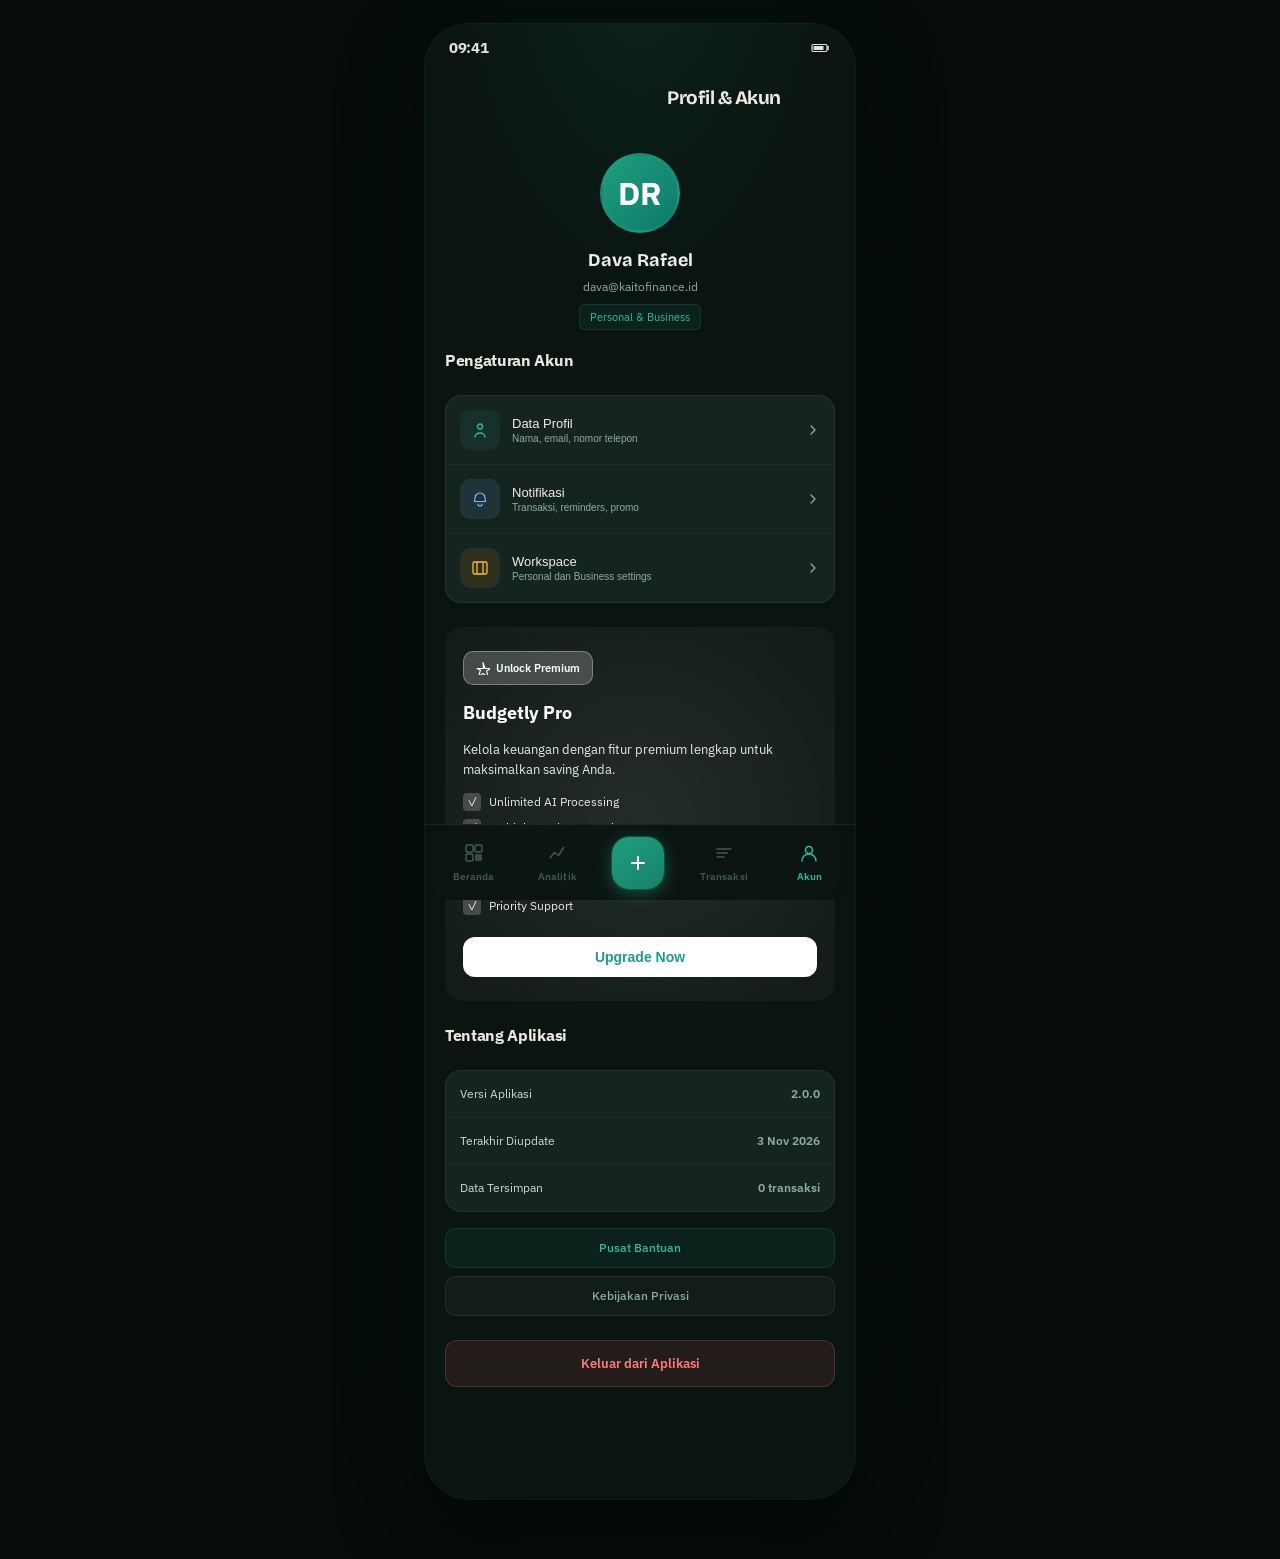
==== src/pages/account.html @ 0d27faf3 "last" ====
<!DOCTYPE html>
<html lang="id">
<head>
  <meta charset="UTF-8" />
  <meta name="viewport" content="width=device-width, initial-scale=1.0, maximum-scale=1.0, viewport-fit=cover" />
  <title>Profil & Akun — KaitoFin</title>
  <meta name="theme-color" content="#0A1410" />
  <link rel="preconnect" href="https://fonts.googleapis.com" />
  <link rel="preconnect" href="https://fonts.gstatic.com" crossorigin />
  <link href="https://fonts.googleapis.com/css2?family=IBM+Plex+Sans:wght@400;500;600;700&family=Bricolage+Grotesque:opsz,wght@12..96,600;12..96,700;12..96,800&display=swap" rel="stylesheet" />
  <link rel="stylesheet" href="../styles/tokens.css" />
  <link rel="stylesheet" href="../styles/mobile.css" />
</head>
<body>
<div class="mobile-app">
  <div class="page-scroll">

    <!-- Status bar -->
    <div class="status-bar" aria-hidden="true">
      <span class="status-time">09:41</span>
      <div class="status-icons">
        <svg width="20" height="10" viewBox="0 0 20 10" fill="none" aria-hidden="true">
          <rect x="1" y="1.5" width="15" height="7" rx="1.5" stroke="currentColor" stroke-width="1.2"/>
          <rect x="2.5" y="3" width="10" height="4" rx="0.8" fill="currentColor"/>
          <path d="M17 3.5v3" stroke="currentColor" stroke-width="1.5" stroke-linecap="round"/>
        </svg>
      </div>
    </div>

    <!-- Header -->
    <header class="scan-mobile-header" role="banner">
      <div style="flex:1"></div>
      <h1 class="scan-page-title">Profil & Akun</h1>
      <div style="width:40px"></div>
    </header>

    <!-- Profile Header -->
    <div style="margin:24px 20px 20px;display:flex;flex-direction:column;align-items:center;gap:14px" role="region" aria-label="Profil pengguna">
      <div style="width:80px;height:80px;border-radius:50%;background:linear-gradient(135deg,#1E9E7E,#0D7A6B);display:flex;align-items:center;justify-content:center;font-size:32px;font-weight:700;color:#fff;border:3px solid rgba(30,158,126,0.2)">
        DR
      </div>
      <div style="text-align:center">
        <div style="font-size:18px;font-weight:700;color:#F0EDE7;font-family:var(--font-display)">Dava Rafael</div>
        <div style="font-size:12px;color:#8AADA6;margin-top:4px">dava@kaitofinance.id</div>
        <div style="font-size:11px;color:#2BBFA0;background:rgba(30,158,126,0.1);border:1px solid rgba(30,158,126,0.2);border-radius:6px;padding:4px 10px;margin-top:8px;display:inline-block">Personal &amp; Business</div>
      </div>
    </div>

    <!-- Account Menu -->
    <section aria-label="Menu akun" style="margin-bottom:24px">
      <div class="mobile-section-header" style="padding:0 20px 12px">
        <div class="mobile-section-title">Pengaturan Akun</div>
      </div>

      <div style="margin:0 20px;background:#162420;border:1px solid rgba(240,237,231,0.07);border-radius:16px;overflow:hidden">
        <!-- Personal Info -->
        <button onclick="alert('Fitur edit profile akan dibuka')" style="width:100%;padding:14px;border:none;background:transparent;text-align:left;cursor:pointer;border-bottom:1px solid rgba(240,237,231,0.04);display:flex;align-items:center;justify-content:space-between;transition:background 0.2s" onmouseover="this.style.background='rgba(240,237,231,0.03)'" onmouseout="this.style.background='transparent'" role="menuitem">
          <div style="display:flex;align-items:center;gap:12px;flex:1">
            <div style="width:40px;height:40px;border-radius:10px;background:rgba(30,158,126,0.1);display:flex;align-items:center;justify-content:center;color:#2BBFA0;flex-shrink:0">
              <svg width="16" height="16" viewBox="0 0 16 16" fill="none" aria-hidden="true"><circle cx="8" cy="4.5" r="2.5" stroke="currentColor" stroke-width="1.3"/><path d="M3 15c0-2.2 2.2-4 5-4s5 1.8 5 4" stroke="currentColor" stroke-width="1.3" stroke-linecap="round"/></svg>
            </div>
            <div>
              <div style="font-size:13px;font-weight:500;color:#F0EDE7">Data Profil</div>
              <div style="font-size:10px;color:#8AADA6;margin-top:2px">Nama, email, nomor telepon</div>
            </div>
          </div>
          <svg width="14" height="14" viewBox="0 0 14 14" fill="none" aria-hidden="true" style="color:#8AADA6">
            <path d="M5 3l4 4-4 4" stroke="currentColor" stroke-width="1.3" stroke-linecap="round" stroke-linejoin="round"/>
          </svg>
        </button>

        <!-- Notification Settings -->
        <button onclick="alert('Fitur notifikasi akan dibuka')" style="width:100%;padding:14px;border:none;background:transparent;text-align:left;cursor:pointer;border-bottom:1px solid rgba(240,237,231,0.04);display:flex;align-items:center;justify-content:space-between;transition:background 0.2s" onmouseover="this.style.background='rgba(240,237,231,0.03)'" onmouseout="this.style.background='transparent'" role="menuitem">
          <div style="display:flex;align-items:center;gap:12px;flex:1">
            <div style="width:40px;height:40px;border-radius:10px;background:rgba(122,184,255,0.1);display:flex;align-items:center;justify-content:center;color:#7AB8FF;flex-shrink:0">
              <svg width="16" height="16" viewBox="0 0 16 16" fill="none" aria-hidden="true"><path d="M8 2a5 5 0 0 1 5 5c0 3 1 3.5 1 3.5H2s1-.5 1-3.5a5 5 0 0 1 5-5z" stroke="currentColor" stroke-width="1.2"/><path d="M6 13a2 2 0 0 0 4 0" stroke="currentColor" stroke-width="1.2" stroke-linecap="round"/></svg>
            </div>
            <div>
              <div style="font-size:13px;font-weight:500;color:#F0EDE7">Notifikasi</div>
              <div style="font-size:10px;color:#8AADA6;margin-top:2px">Transaksi, reminders, promo</div>
            </div>
          </div>
          <svg width="14" height="14" viewBox="0 0 14 14" fill="none" aria-hidden="true" style="color:#8AADA6">
            <path d="M5 3l4 4-4 4" stroke="currentColor" stroke-width="1.3" stroke-linecap="round" stroke-linejoin="round"/>
          </svg>
        </button>

        <!-- Workspace Settings -->
        <button onclick="alert('Fitur workspace akan dibuka')" style="width:100%;padding:14px;border:none;background:transparent;text-align:left;cursor:pointer;display:flex;align-items:center;justify-content:space-between;transition:background 0.2s" onmouseover="this.style.background='rgba(240,237,231,0.03)'" onmouseout="this.style.background='transparent'" role="menuitem">
          <div style="display:flex;align-items:center;gap:12px;flex:1">
            <div style="width:40px;height:40px;border-radius:10px;background:rgba(245,158,11,0.1);display:flex;align-items:center;justify-content:center;color:#FBBF24;flex-shrink:0">
              <svg width="16" height="16" viewBox="0 0 16 16" fill="none" aria-hidden="true"><rect x="1" y="2" width="14" height="12" rx="1.5" stroke="currentColor" stroke-width="1.3"/><path d="M5 2v12M11 2v12" stroke="currentColor" stroke-width="1.3"/></svg>
            </div>
            <div>
              <div style="font-size:13px;font-weight:500;color:#F0EDE7">Workspace</div>
              <div style="font-size:10px;color:#8AADA6;margin-top:2px">Personal dan Business settings</div>
            </div>
          </div>
          <svg width="14" height="14" viewBox="0 0 14 14" fill="none" aria-hidden="true" style="color:#8AADA6">
            <path d="M5 3l4 4-4 4" stroke="currentColor" stroke-width="1.3" stroke-linecap="round" stroke-linejoin="round"/>
          </svg>
        </button>
      </div>
    </section>

    <!-- Budgetly Pro Membership -->
    <section aria-label="Upgrade Budgetly Pro" style="margin-bottom:24px">
      <div style="margin:0 20px">
        <div class="pro-card" onclick="window.location.href='upgrade.html'">
          <div class="pro-badge">
            <svg width="14" height="14" viewBox="0 0 14 14" fill="none" aria-hidden="true"><path d="M7 1.5l2 6h6.5L10.5 10l2 6.5L7 12.5l-4.5 3 2-6.5L1 7.5h6.5L7 1.5z" stroke="currentColor" stroke-width="1.1" stroke-linejoin="round"/></svg>
            Unlock Premium
          </div>
          <div class="pro-title">Budgetly Pro</div>
          <div class="pro-description">Kelola keuangan dengan fitur premium lengkap untuk maksimalkan saving Anda.</div>
          <ul class="pro-features-list">
            <li class="pro-feature">
              <div class="pro-feature-check">✓</div>
              <span>Unlimited AI Processing</span>
            </li>
            <li class="pro-feature">
              <div class="pro-feature-check">✓</div>
              <span>Multiple Bank Connections</span>
            </li>
            <li class="pro-feature">
              <div class="pro-feature-check">✓</div>
              <span>Advanced Analytics & Reports</span>
            </li>
            <li class="pro-feature">
              <div class="pro-feature-check">✓</div>
              <span>Smart Financial Insights</span>
            </li>
            <li class="pro-feature">
              <div class="pro-feature-check">✓</div>
              <span>Priority Support</span>
            </li>
          </ul>
          <button class="pro-button">Upgrade Now</button>
        </div>
      </div>
    </section>

    <!-- App Info -->
    <section aria-label="Informasi aplikasi" style="margin-bottom:24px">
      <div class="mobile-section-header" style="padding:0 20px 12px">
        <div class="mobile-section-title">Tentang Aplikasi</div>
      </div>

      <div style="margin:0 20px;background:#162420;border:1px solid rgba(240,237,231,0.07);border-radius:16px;overflow:hidden">
        <div style="padding:14px;border-bottom:1px solid rgba(240,237,231,0.04);display:flex;justify-content:space-between;align-items:center">
          <div style="font-size:12px;color:#C8D8D4">Versi Aplikasi</div>
          <div style="font-size:12px;font-weight:600;color:#8AADA6">2.0.0</div>
        </div>
        <div style="padding:14px;border-bottom:1px solid rgba(240,237,231,0.04);display:flex;justify-content:space-between;align-items:center">
          <div style="font-size:12px;color:#C8D8D4">Terakhir Diupdate</div>
          <div style="font-size:12px;font-weight:600;color:#8AADA6">3 Nov 2026</div>
        </div>
        <div style="padding:14px;display:flex;justify-content:space-between;align-items:center">
          <div style="font-size:12px;color:#C8D8D4">Data Tersimpan</div>
          <div style="font-size:12px;font-weight:600;color:#8AADA6" id="data-count">0 transaksi</div>
        </div>
      </div>

      <!-- Help Links -->
      <div style="margin:16px 20px 0;display:flex;flex-direction:column;gap:8px">
        <a href="#" style="font-size:12px;font-weight:500;color:#2BBFA0;padding:10px;text-align:center;background:rgba(30,158,126,0.1);border:1px solid rgba(30,158,126,0.2);border-radius:10px;text-decoration:none">Pusat Bantuan</a>
        <a href="#" style="font-size:12px;font-weight:500;color:#8AADA6;padding:10px;text-align:center;background:rgba(240,237,231,0.04);border:1px solid rgba(240,237,231,0.08);border-radius:10px;text-decoration:none">Kebijakan Privasi</a>
      </div>
    </section>

    <!-- Logout -->
    <section aria-label="Keluar" style="margin-bottom:24px">
      <button onclick="logout()" style="width:calc(100% - 40px);margin:0 20px;padding:14px 20px;background:rgba(255,123,123,0.1);border:1px solid rgba(255,123,123,0.2);border-radius:12px;cursor:pointer;font-size:13px;font-weight:600;color:#FF7B7B;font-family:inherit" aria-label="Keluar dari aplikasi">
        Keluar dari Aplikasi
      </button>
    </section>

  </div><!-- end .page-scroll -->

  <!-- Bottom Nav -->
  <nav class="bottom-nav" role="navigation" aria-label="Navigasi utama aplikasi">
    <a href="dashboard.html" class="bottom-nav-item" aria-label="Dashboard">
      <div class="bottom-nav-icon" aria-hidden="true">
        <svg width="22" height="22" viewBox="0 0 22 22" fill="none"><rect x="3" y="3" width="7" height="7" rx="1.5" stroke="currentColor" stroke-width="1.5" fill="none"/><rect x="12" y="3" width="7" height="7" rx="1.5" stroke="currentColor" stroke-width="1.5" fill="none"/><rect x="3" y="12" width="7" height="7" rx="1.5" stroke="currentColor" stroke-width="1.5" fill="none"/><rect x="12" y="12" width="7" height="7" rx="1.5" fill="currentColor" opacity="0.8"/></svg>
      </div>
      <span class="bottom-nav-label">Beranda</span>
    </a>
    <a href="analytics.html" class="bottom-nav-item" aria-label="Analitik">
      <div class="bottom-nav-icon" aria-hidden="true">
        <svg width="22" height="22" viewBox="0 0 22 22" fill="none"><path d="M4 16l4.5-5.5 4 3 5-8" stroke="currentColor" stroke-width="1.5" stroke-linecap="round" stroke-linejoin="round"/></svg>
      </div>
      <span class="bottom-nav-label">Analitik</span>
    </a>
    <a href="scan.html" class="bottom-nav-fab" aria-label="Tambah transaksi">
      <svg width="22" height="22" viewBox="0 0 22 22" fill="none" aria-hidden="true"><path d="M11 5v12M5 11h12" stroke="white" stroke-width="2" stroke-linecap="round"/></svg>
    </a>
    <a href="transactions.html" class="bottom-nav-item" aria-label="Transaksi">
      <div class="bottom-nav-icon" aria-hidden="true">
        <svg width="22" height="22" viewBox="0 0 22 22" fill="none"><path d="M4 7h14M4 11h10M4 15h7" stroke="currentColor" stroke-width="1.5" stroke-linecap="round"/></svg>
      </div>
      <span class="bottom-nav-label">Transaksi</span>
    </a>
    <a href="account.html" class="bottom-nav-item bottom-nav-item-active" aria-current="page" aria-label="Akun">
      <div class="bottom-nav-icon" aria-hidden="true">
        <svg width="22" height="22" viewBox="0 0 22 22" fill="none"><circle cx="11" cy="8" r="3.5" stroke="currentColor" stroke-width="1.5"/><path d="M4 19c0-3.9 3.1-7 7-7s7 3.1 7 7" stroke="currentColor" stroke-width="1.5" stroke-linecap="round"/></svg>
      </div>
      <span class="bottom-nav-label">Akun</span>
    </a>
  </nav>
</div>

<script>
function updateDataCount() {
  const txns = JSON.parse(localStorage.getItem('kaito_transactions') || '[]');
  document.getElementById('data-count').textContent = txns.length + ' transaksi';
}

function logout() {
  if (confirm('Apakah Anda yakin ingin keluar? Data Anda akan tetap tersimpan.')) {
    window.location.href = 'login.html';
  }
}

window.addEventListener('load', updateDataCount);
</script>
</body>
</html>
---- src/styles/tokens.css ----
/* ============================================================
   KaitoFin — Design System Tokens
   Visual Identity: Premium Editorial Fintech
   "Calm authority meets warm precision"
   ============================================================ */

:root {
  /* -----------------------------------------------------------
   * BRAND IDENTITY
   * Deep forest charcoal + warm parchment + restrained teal
   * ----------------------------------------------------------- */

  /* Core brand hues — NOT purple, NOT indigo */
  /* FINTECH PREMIUM DARK MODE PALETTE */
  --brand-primary:     #08140F; /* ultra-deep charcoal   */
  --brand-secondary:   #10221B; /* secondary surface     */
  --brand-accent:      #16A085; /* primary emerald-teal  */
  --brand-accent-dark: #0D7A6B; /* teal hover/pressed    */
  --brand-accent-light:#27C77B; /* bright secondary      */
  --brand-accent-muted:#91AAA0; /* teal muted/secondary  */

  /* -----------------------------------------------------------
   * SURFACE LAYERS — elevation via lightness, NOT shadows
   * DARK FINTECH: Multiple dark surface levels
   * ----------------------------------------------------------- */
  --surface-page:     #08140F; /* page background        */
  --surface-card:     #142820; /* primary card           */
  --surface-elevated: #1A3A30; /* elevated card          */
  --surface-inset:    #0F2821; /* inset sections         */
  --surface-dark:     #0D1F1A; /* darkest surface        */
  --surface-dark-card:#152420; /* dark mode cards        */

  /* -----------------------------------------------------------
   * TYPOGRAPHY COLORS — Dark Mode Fintech
   * High contrast for accessibility (WCAG AA+)
   * ----------------------------------------------------------- */
  --text-primary:   #F5F7F5; /* warm white text         */
  --text-body:      #E8EAE8; /* body text               */
  --text-secondary: #91AAA0; /* secondary / metadata    */
  --text-muted:     #6B8680; /* muted / placeholder     */
  --text-disabled:  #4A6259; /* disabled states         */
  --text-on-dark:   #F5F7F5; /* text on dark surface    */
  --text-on-dark-2: #91AAA0; /* secondary on dark       */
  --text-on-accent: #FFFFFF; /* text on teal CTA        */

  /* -----------------------------------------------------------
   * BORDER SYSTEM
   * ----------------------------------------------------------- */
  --border-default:  #D8D3CB; /* default borders         */
  --border-muted:    #E8E4DD; /* subtle dividers         */
  --border-focus:    #1E9E7E; /* focus ring — teal       */
  --border-strong:   #B0AAA0; /* strong/emphasized       */

  /* -----------------------------------------------------------
   * SEMANTIC COLORS — financial meaning (DARK MODE)
   * Green for income (positive cash flow)
   * Red for expenses (cash outflow)
   * Amber for warnings/alerts
   * ----------------------------------------------------------- */
  --income-color:    #35D98A; /* bright income green     */
  --income-bg:       rgba(53, 217, 138, 0.12); /* green tint      */
  --income-border:   rgba(53, 217, 138, 0.25); /* green border    */
  --expense-color:   #F16D76; /* muted coral red        */
  --expense-bg:      rgba(241, 109, 118, 0.12); /* red tint       */
  --expense-border:  rgba(241, 109, 118, 0.25); /* red border     */
  --warning-color:   #F59E0B; /* amber / caution         */
  --warning-bg:      rgba(245, 158, 11, 0.12); /* amber tint     */
  --warning-border:  rgba(245, 158, 11, 0.25); /* amber border   */
  --neutral-color:   #91AAA0; /* neutral gray-green      */
  --neutral-bg:      rgba(145, 170, 160, 0.12); /* neutral tint   */

  /* -----------------------------------------------------------
   * AI / PROCESSING STATES
   * ----------------------------------------------------------- */
  --ai-color:        #0D7A6B; /* AI brand moment         */
  --ai-bg:           #E6F7F3; /* AI light background     */
  --ai-border:       #99DDD0; /* AI border               */
  --ai-processing:   #1E9E7E; /* AI loading indicator    */

  /* -----------------------------------------------------------
   * TYPOGRAPHY SCALE — Major Third 1.25
   * ----------------------------------------------------------- */
  --font-display: 'Bricolage Grotesque', system-ui, sans-serif;
  --font-body:    'IBM Plex Sans', system-ui, sans-serif;
  --font-mono:    'IBM Plex Mono', 'JetBrains Mono', ui-monospace, monospace;

  --text-xs:   0.75rem;   /* 12px */
  --text-sm:   0.875rem;  /* 14px */
  --text-base: 1rem;      /* 16px */
  --text-lg:   1.25rem;   /* 20px */
  --text-xl:   1.5625rem; /* 25px */
  --text-2xl:  1.953rem;  /* 31px */
  --text-3xl:  2.441rem;  /* 39px */
  --text-4xl:  3.052rem;  /* 49px */

  /* Financial number typography — always tabular */
  --font-numeric: 'IBM Plex Sans', system-ui, sans-serif;
  --numeric-features: "tnum" 1, "zero" 1;

  /* Leading */
  --leading-tight:   1.2;
  --leading-snug:    1.375;
  --leading-normal:  1.5;
  --leading-relaxed: 1.625;

  /* -----------------------------------------------------------
   * SPACING SCALE — 4px base unit
   * ----------------------------------------------------------- */
  --space-1:  0.25rem;  /* 4px  */
  --space-2:  0.5rem;   /* 8px  */
  --space-3:  0.75rem;  /* 12px */
  --space-4:  1rem;     /* 16px */
  --space-5:  1.25rem;  /* 20px */
  --space-6:  1.5rem;   /* 24px */
  --space-8:  2rem;     /* 32px */
  --space-10: 2.5rem;   /* 40px */
  --space-12: 3rem;     /* 48px */
  --space-16: 4rem;     /* 64px */
  --space-20: 5rem;     /* 80px */
  --space-24: 6rem;     /* 96px */

  /* -----------------------------------------------------------
   * RADIUS SCALE — differentiated, never uniform
   * ----------------------------------------------------------- */
  --radius-sm:   4px;   /* inputs, badges, tags    */
  --radius-md:   8px;   /* buttons, inputs         */
  --radius-lg:   12px;  /* cards, panels           */
  --radius-xl:   16px;  /* modals, large cards     */
  --radius-2xl:  24px;  /* hero elements           */
  --radius-full: 9999px;/* pills, avatars          */

  /* -----------------------------------------------------------
   * SHADOW HIERARCHY — elevation via shadow, NOT everywhere
   * ----------------------------------------------------------- */
  --shadow-sm:  0 1px 2px 0 rgb(26 46 43 / 0.05);
  --shadow-md:  0 4px 12px 0 rgb(26 46 43 / 0.08);
  --shadow-lg:  0 8px 24px 0 rgb(26 46 43 / 0.10);
  --shadow-xl:  0 16px 40px 0 rgb(26 46 43 / 0.12);
  --shadow-card: 0 1px 3px 0 rgb(26 46 43 / 0.06), 0 2px 8px 0 rgb(26 46 43 / 0.04);

  /* -----------------------------------------------------------
   * TRANSITION SYSTEM
   * ----------------------------------------------------------- */
  --dur-fast:    150ms;
  --dur-normal:  250ms;
  --dur-slow:    350ms;
  --ease-out:    cubic-bezier(0, 0, 0.2, 1);
  --ease-in:     cubic-bezier(0.4, 0, 1, 1);
  --ease-spring: cubic-bezier(0.16, 1, 0.3, 1);

  /* -----------------------------------------------------------
   * RESPONSIVE BREAKPOINTS
   * ----------------------------------------------------------- */
  --bp-mobile: 390px;
  --bp-tablet: 1024px;
  --bp-desktop: 1440px;

  /* -----------------------------------------------------------
   * LAYOUT
   * ----------------------------------------------------------- */
  --max-content:   1320px;
  --max-text:      680px;
  --sidebar-width: 256px;
  --header-height: 56px;
  --nav-height:    64px;
}

/* ============================================================
   DARK MODE OVERRIDES
   ============================================================ */
.dark {
  --surface-page:      #0E1C1A;
  --surface-card:      #162420;
  --surface-elevated:  #1E3530;
  --surface-inset:     #0A1412;
  --border-default:    rgba(240, 237, 231, 0.12);
  --border-muted:      rgba(240, 237, 231, 0.06);
  --text-primary:      #F0EDE7;
  --text-body:         #C8D8D4;
  --text-secondary:    #8AADA6;
  --text-muted:        #4E6B65;
  --brand-accent:      #2BBFA0;
  --brand-accent-dark: #23A38A;
  --brand-accent-light:rgba(43, 191, 160, 0.12);
  --income-bg:         rgba(21, 128, 61, 0.12);
  --expense-bg:        rgba(185, 28, 28, 0.12);
}

/* ============================================================
   GLOBAL BASE STYLES
   ============================================================ */
*, *::before, *::after {
  box-sizing: border-box;
  margin: 0;
  padding: 0;
}

html {
  font-size: 16px;
  -webkit-font-smoothing: antialiased;
  -moz-osx-font-smoothing: grayscale;
  scroll-behavior: smooth;
}

@media (prefers-reduced-motion: reduce) {
  *, *::before, *::after {
    animation-duration: .01ms !important;
    transition-duration: .01ms !important;
    scroll-behavior: auto !important;
  }
}

body {
  font-family: var(--font-body);
  font-size: var(--text-base);
  line-height: var(--leading-normal);
  color: var(--text-body);
  background-color: var(--surface-page);
}

/* Financial numbers — always tabular */
.num {
  font-variant-numeric: tabular-nums;
  font-feature-settings: "tnum" 1, "zero" 1;
  font-family: var(--font-numeric);
}

/* Focus visible — teal ring */
:focus-visible {
  outline: 2px solid var(--border-focus);
  outline-offset: 2px;
}

/* Visually hidden (for screen readers) */
.sr-only {
  position: absolute;
  width: 1px;
  height: 1px;
  padding: 0;
  margin: -1px;
  overflow: hidden;
  clip: rect(0, 0, 0, 0);
  white-space: nowrap;
  border: 0;
}
/* ============================================================
   PREMIUM FINTECH COMPONENT TOKENS & UTILITIES
   For Transactions, Analytics, and Profile page redesigns
   ============================================================ */

/* Summary Card Styles (Income/Expense/Balance KPIs) */
.summary-card {
  background: var(--surface-card);
  border: 1px solid var(--border-default);
  border-radius: 16px;
  padding: 16px;
  display: flex;
  flex-direction: column;
  gap: 8px;
  transition: all 250ms var(--ease-out);
}

.summary-card:hover {
  border-color: var(--border-strong);
  background: var(--surface-elevated);
}

.summary-card-label {
  font-size: 11px;
  font-weight: 600;
  color: var(--text-secondary);
  text-transform: uppercase;
  letter-spacing: 0.05em;
}

.summary-card-amount {
  font-size: 24px;
  font-weight: 700;
  color: var(--text-primary);
  font-variant-numeric: tabular-nums;
}

.summary-card-delta {
  font-size: 12px;
  font-weight: 500;
  color: var(--text-secondary);
}

/* Recent Activity / Transaction Row */
.transaction-row {
  display: flex;
  align-items: center;
  gap: 12px;
  padding: 14px 0;
  border-bottom: 1px solid var(--border-muted);
  transition: background 150ms var(--ease-out);
}

.transaction-row:last-child {
  border-bottom: none;
}

.transaction-row:hover {
  background: rgba(255, 255, 255, 0.02);
  border-radius: 8px;
  padding-left: 8px;
  padding-right: 8px;
}

.transaction-icon {
  width: 44px;
  height: 44px;
  border-radius: 12px;
  display: flex;
  align-items: center;
  justify-content: center;
  flex-shrink: 0;
  font-weight: 500;
  font-size: 18px;
}

.transaction-icon.income {
  background: rgba(53, 217, 138, 0.15);
  color: var(--income-color);
}

.transaction-icon.expense {
  background: rgba(241, 109, 118, 0.15);
  color: var(--expense-color);
}

.transaction-details {
  flex: 1;
  display: flex;
  flex-direction: column;
  gap: 3px;
}

.transaction-name {
  font-size: 14px;
  font-weight: 600;
  color: var(--text-primary);
}

.transaction-category {
  font-size: 12px;
  color: var(--text-secondary);
}

.transaction-time {
  font-size: 11px;
  color: var(--text-muted);
}

.transaction-amount {
  font-size: 15px;
  font-weight: 700;
  font-variant-numeric: tabular-nums;
  text-align: right;
}

.transaction-amount.income {
  color: var(--income-color);
}

.transaction-amount.expense {
  color: var(--expense-color);
}

/* Analytics Chart Card */
.chart-card {
  background: var(--surface-card);
  border: 1px solid var(--border-default);
  border-radius: 16px;
  padding: 18px;
  display: flex;
  flex-direction: column;
  gap: 14px;
}

.chart-header {
  display: flex;
  flex-direction: column;
  gap: 8px;
}

.chart-title {
  font-size: 16px;
  font-weight: 700;
  color: var(--text-primary);
}

.chart-subtitle {
  font-size: 12px;
  color: var(--text-secondary);
}

.chart-legend {
  display: flex;
  gap: 16px;
  flex-wrap: wrap;
}

.legend-item {
  display: flex;
  align-items: center;
  gap: 6px;
  font-size: 12px;
  color: var(--text-secondary);
}

.legend-dot {
  width: 8px;
  height: 8px;
  border-radius: 2px;
}

.chart-body {
  min-height: 280px;
  display: flex;
  align-items: flex-end;
  justify-content: space-around;
  gap: 8px;
  padding: 16px 0;
}

/* Category Breakdown */
.category-item {
  display: flex;
  align-items: center;
  gap: 12px;
  padding: 14px 0;
  border-bottom: 1px solid var(--border-muted);
}

.category-item:last-child {
  border-bottom: none;
}

.category-icon {
  width: 40px;
  height: 40px;
  border-radius: 10px;
  display: flex;
  align-items: center;
  justify-content: center;
  flex-shrink: 0;
  font-size: 18px;
}

.category-info {
  flex: 1;
  display: flex;
  flex-direction: column;
  gap: 4px;
}

.category-name {
  font-size: 13px;
  font-weight: 600;
  color: var(--text-primary);
}

.category-percentage {
  font-size: 11px;
  color: var(--text-secondary);
}

.category-bar-wrapper {
  width: 100%;
  height: 6px;
  background: rgba(255, 255, 255, 0.05);
  border-radius: 3px;
  overflow: hidden;
  margin-top: 6px;
}

.category-bar {
  height: 100%;
  background: var(--expense-color);
  border-radius: 3px;
  transition: width 300ms var(--ease-out);
}

.category-amount {
  font-size: 13px;
  font-weight: 700;
  color: var(--text-primary);
  text-align: right;
  font-variant-numeric: tabular-nums;
}

/* Pro Upgrade Card */
.pro-card {
  background: var(--gradient-pro);
  border: none;
  border-radius: 18px;
  padding: 24px 18px;
  position: relative;
  overflow: hidden;
  display: flex;
  flex-direction: column;
  gap: 14px;
  cursor: pointer;
  transition: all 250ms var(--ease-out);
}

.pro-card::before {
  content: '';
  position: absolute;
  top: -50%;
  right: -50%;
  width: 200%;
  height: 200%;
  background: radial-gradient(circle, rgba(255,255,255,0.1) 0%, transparent 70%);
  pointer-events: none;
}

.pro-card:hover {
  transform: translateY(-4px);
  box-shadow: 0 12px 40px rgba(22, 160, 133, 0.25);
}

.pro-badge {
  display: inline-flex;
  align-items: center;
  gap: 6px;
  width: fit-content;
  background: rgba(255, 255, 255, 0.2);
  backdrop-filter: blur(10px);
  border: 1px solid rgba(255, 255, 255, 0.3);
  border-radius: 10px;
  padding: 8px 12px;
  font-size: 11px;
  font-weight: 600;
  color: #ffffff;
}

.pro-title {
  font-size: 18px;
  font-weight: 700;
  color: #ffffff;
  position: relative;
  z-index: 1;
}

.pro-description {
  font-size: 13px;
  color: rgba(255, 255, 255, 0.9);
  line-height: 1.5;
  position: relative;
  z-index: 1;
}

.pro-features-list {
  list-style: none;
  display: flex;
  flex-direction: column;
  gap: 8px;
  position: relative;
  z-index: 1;
}

.pro-feature {
  display: flex;
  align-items: center;
  gap: 8px;
  font-size: 12px;
  color: rgba(255, 255, 255, 0.9);
}

.pro-feature-check {
  width: 18px;
  height: 18px;
  border-radius: 4px;
  background: rgba(255, 255, 255, 0.2);
  display: flex;
  align-items: center;
  justify-content: center;
  flex-shrink: 0;
}

.pro-button {
  background: #ffffff;
  color: #16A085;
  border: none;
  border-radius: 12px;
  padding: 12px 16px;
  font-size: 14px;
  font-weight: 700;
  cursor: pointer;
  transition: all 200ms var(--ease-out);
  position: relative;
  z-index: 1;
  margin-top: 8px;
}

.pro-button:hover {
  background: rgba(255, 255, 255, 0.95);
  transform: scale(1.02);
}

.pro-button:active {
  transform: scale(0.98);
}

/* Empty State */
.empty-state {
  display: flex;
  flex-direction: column;
  align-items: center;
  gap: 16px;
  padding: 40px 24px;
  text-align: center;
}

.empty-state-icon {
  width: 64px;
  height: 64px;
  border-radius: 16px;
  background: rgba(22, 160, 133, 0.1);
  display: flex;
  align-items: center;
  justify-content: center;
  font-size: 32px;
  color: var(--brand-accent);
}

.empty-state-title {
  font-size: 16px;
  font-weight: 700;
  color: var(--text-primary);
}

.empty-state-description {
  font-size: 13px;
  color: var(--text-secondary);
  line-height: 1.5;
}

.empty-state-button {
  background: var(--brand-accent);
  color: #ffffff;
  border: none;
  border-radius: 12px;
  padding: 12px 20px;
  font-size: 13px;
  font-weight: 600;
  cursor: pointer;
  transition: all 200ms var(--ease-out);
  margin-top: 8px;
}

.empty-state-button:hover {
  background: var(--brand-accent-dark);
  transform: translateY(-2px);
}

/* Section Header */
.section-header {
  display: flex;
  align-items: center;
  justify-content: space-between;
  padding: 0 20px 12px;
  margin-bottom: 12px;
}

.section-title {
  font-size: 14px;
  font-weight: 700;
  color: var(--text-primary);
}

.section-action {
  font-size: 12px;
  font-weight: 600;
  color: var(--brand-accent);
  cursor: pointer;
  transition: color 200ms var(--ease-out);
}

.section-action:hover {
  color: var(--brand-accent-light);
}

/* Filter Pills */
.filter-group {
  display: flex;
  gap: 6px;
  padding: 0 20px 14px;
  overflow-x: auto;
  overflow-y: hidden;
}

.filter-pill {
  background: rgba(255, 255, 255, 0.05);
  border: 1px solid var(--border-default);
  border-radius: 10px;
  padding: 6px 12px;
  font-size: 12px;
  font-weight: 500;
  color: var(--text-secondary);
  cursor: pointer;
  white-space: nowrap;
  flex-shrink: 0;
  transition: all 200ms var(--ease-out);
}

.filter-pill:hover {
  border-color: var(--brand-accent);
  color: var(--brand-accent);
}

.filter-pill.active {
  background: rgba(22, 160, 133, 0.2);
  border-color: var(--brand-accent);
  color: var(--text-primary);
  font-weight: 600;
}

/* Period Tabs */
.period-tabs {
  display: flex;
  gap: 5px;
  padding: 0 20px 16px;
  overflow-x: auto;
  overflow-y: hidden;
}

.period-tab {
  background: rgba(255, 255, 255, 0.04);
  border: 1px solid var(--border-default);
  border-radius: 8px;
  padding: 6px 12px;
  font-size: 11px;
  font-weight: 500;
  color: var(--text-secondary);
  cursor: pointer;
  white-space: nowrap;
  flex-shrink: 0;
  transition: all 200ms var(--ease-out);
}

.period-tab:hover {
  border-color: var(--brand-accent);
}

.period-tab.active {
  background: var(--brand-accent);
  border-color: var(--brand-accent);
  color: #ffffff;
  font-weight: 600;
}

/* Date Group Header */
.date-group-header {
  font-size: 11px;
  font-weight: 700;
  color: var(--text-secondary);
  text-transform: uppercase;
  letter-spacing: 0.05em;
  padding: 12px 20px 8px;
  margin-top: 12px;
}

.date-group-header:first-child {
  margin-top: 0;
}

/* Mini Stats Card */
.mini-stat {
  background: var(--surface-card);
  border: 1px solid var(--border-default);
  border-radius: 12px;
  padding: 12px;
  display: flex;
  flex-direction: column;
  gap: 6px;
  text-align: center;
}

.mini-stat-label {
  font-size: 11px;
  color: var(--text-secondary);
  font-weight: 500;
}

.mini-stat-value {
  font-size: 16px;
  font-weight: 700;
  color: var(--text-primary);
  font-variant-numeric: tabular-nums;
}

/* Scroll bar hide utility */
.hide-scrollbar {
  -ms-overflow-style: none;
  scrollbar-width: none;
}

.hide-scrollbar::-webkit-scrollbar {
  display: none;
}
---- src/styles/mobile.css ----
/* ============================================================
   KaitoFin — Competition-Grade Mobile Design System
   
   DESIGN PRINCIPLES APPLIED:
   ─ Nielsen's 10 Usability Heuristics (visibility, consistency, control)
   ─ Shneiderman's 8 Golden Rules (feedback, closures, load reduction)
   ─ Universal Design 7 Principles — Mace (equitable, flexible, simple)
   ─ Gestalt proximity / similarity / continuity
   ─ WCAG AA 4.5:1 contrast throughout
   ─ 48px minimum touch targets (Apple/Google HIG)
   ─ Design Thinking: Empathy Map for Mahasiswa, UMKM, Freelancer
   
   REFERENCE: AI-Powered Investment App (Behance 256816629)
   STYLE: Dark premium fintech, layered surfaces, teal brand
   
   TYPOGRAPHY SCALE (Major Third 1.25×):
     xs=12px · sm=14px · base=16px · lg=20px · xl=25px · 2xl=31px
   SPACING (8px grid): 4 8 12 16 20 24 32 40 48 56 64 80
   RADIUS: btn=10px card=18px modal=24px avatar=50%
   ============================================================ */

/* ============================================================
   0. RESET & BASE
   ============================================================ */
*, *::before, *::after {
  box-sizing: border-box;
  margin: 0;
  padding: 0;
  -webkit-tap-highlight-color: transparent;
}

@media (prefers-reduced-motion: reduce) {
  *, *::before, *::after {
    animation-duration: .01ms !important;
    transition-duration: .01ms !important;
    scroll-behavior: auto !important;
  }
}

/* ============================================================
   1. APP SHELL & FRAME
   Phone frame: 390px wide, dark surface layering
   ============================================================ */
.mobile-app {
  max-width: 430px;
  margin: 0 auto;
  min-height: 100dvh;
  /* Dark forest background — NOT pure black */
  background-color: #0A1410;
  position: relative;
  overflow-x: hidden;
  font-family: var(--font-body);
  /* Mesh noise texture — adds depth without borders */
  background-image:
    radial-gradient(ellipse 80% 50% at 50% -10%, rgba(30,158,126,0.12) 0%, transparent 60%);
}

/* Desktop preview frame */
@media (min-width: 480px) {
  body {
    background-color: #060D0B;
    min-height: 100vh;
    display: flex;
    align-items: flex-start;
    justify-content: center;
    padding: 24px 0 60px;
  }
  .mobile-app,
  .landing-mobile,
  .login-page-m {
    box-shadow:
      0 0 0 1px rgba(30,158,126,0.15),
      0 32px 80px rgba(0,0,0,0.65),
      0 0 120px rgba(30,158,126,0.06);
    border-radius: 44px;
    overflow: hidden;
  }
}

@media (max-width: 479px) {
  body { background-color: #0A1410; }
  .mobile-app,
  .landing-mobile,
  .login-page-m {
    border-radius: 0;
    max-width: 100%;
  }
  .bottom-nav { border-radius: 0; }
}

/* ============================================================
   2. STATUS BAR
   ============================================================ */
.status-bar {
  height: 48px;
  display: flex;
  align-items: center;
  justify-content: space-between;
  padding: 0 24px;
}

.status-time {
  font-size: 15px;
  font-weight: 700;
  color: #E8E3DA;
  letter-spacing: -0.02em;
  font-variant-numeric: tabular-nums;
}

.status-icons {
  display: flex;
  align-items: center;
  gap: 7px;
  color: #E8E3DA;
}

/* ============================================================
   3. APP HEADER
   Heuristic: Visibility of system status, recognition not recall
   ============================================================ */
.mobile-header {
  display: flex;
  align-items: center;
  justify-content: space-between;
  padding: 4px 20px 12px;
}

.mobile-header-brand {
  display: flex;
  align-items: center;
  gap: 10px;
}

/* Logo mark — geometric, distinctive (not letter-in-box slop) */
.mobile-logo {
  width: 36px;
  height: 36px;
  background: linear-gradient(145deg, #1E9E7E 0%, #0D7A6B 100%);
  border-radius: 11px;
  display: flex;
  align-items: center;
  justify-content: center;
  color: #fff;
  font-weight: 800;
  font-size: 15px;
  font-family: var(--font-display);
  letter-spacing: -0.05em;
  box-shadow: 0 4px 12px rgba(30,158,126,0.35);
  flex-shrink: 0;
}

.mobile-brand-name {
  font-family: var(--font-display);
  font-size: 18px;
  font-weight: 700;
  color: #EDE9E0;
  letter-spacing: -0.03em;
  line-height: 1;
}

.mobile-header-actions {
  display: flex;
  align-items: center;
  gap: 8px;
}

/* Touch target ≥48×48px per Apple HIG */
.mobile-icon-btn {
  width: 40px;
  height: 40px;
  min-width: 48px;   /* invisible hit area via padding trick */
  border-radius: 12px;
  background-color: rgba(255,255,255,0.06);
  border: 1px solid rgba(255,255,255,0.07);
  display: flex;
  align-items: center;
  justify-content: center;
  color: #B8CFC8;
  cursor: pointer;
  transition: background-color 150ms ease-out;
  position: relative;
}

.mobile-icon-btn:hover { background-color: rgba(255,255,255,0.10); }
.mobile-icon-btn:focus-visible {
  outline: 2px solid #1E9E7E;
  outline-offset: 2px;
}

.mobile-avatar {
  width: 38px;
  height: 38px;
  border-radius: 50%;
  background: linear-gradient(135deg, #1E9E7E 20%, #2D4A45 100%);
  display: flex;
  align-items: center;
  justify-content: center;
  color: #fff;
  font-size: 13px;
  font-weight: 700;
  border: 2px solid rgba(30,158,126,0.5);
  cursor: pointer;
  letter-spacing: -0.02em;
  flex-shrink: 0;
}

.mobile-avatar:focus-visible {
  outline: 2px solid #1E9E7E;
  outline-offset: 2px;
}

/* ============================================================
   4. WORKSPACE PILL SWITCHER
   Shneiderman: Consistency — same toggle pattern throughout
   ============================================================ */
.workspace-pill {
  display: flex;
  margin: 4px 20px 20px;
  background-color: rgba(255,255,255,0.05);
  border: 1px solid rgba(255,255,255,0.07);
  border-radius: 14px;
  padding: 4px;
  gap: 2px;
}

.workspace-pill-tab {
  flex: 1;
  font-size: 13px;
  font-weight: 500;
  padding: 9px 14px;
  border-radius: 10px;
  border: none;
  cursor: pointer;
  text-align: center;
  color: #7A9B93;
  background: transparent;
  transition: all 200ms ease-out;
  white-space: nowrap;
  min-height: 40px;
  letter-spacing: -0.01em;
  display: flex;
  align-items: center;
  justify-content: center;
  gap: 6px;
}

.workspace-pill-tab:focus-visible {
  outline: 2px solid #1E9E7E;
  outline-offset: -2px;
}

.workspace-pill-tab-active {
  background: linear-gradient(135deg, #1E9E7E 0%, #17826A 100%);
  color: #fff;
  font-weight: 600;
  box-shadow: 0 3px 10px rgba(30,158,126,0.4);
}

/* ============================================================
   5. PAGE SCROLL AREA
   Accounts for bottom nav (80px) + safe area
   ============================================================ */
.page-scroll {
  padding-bottom: calc(88px + env(safe-area-inset-bottom, 0px));
  min-height: 100dvh;
  background-color: transparent;
}

/* ============================================================
   6. BALANCE HERO CARD
   Dominant focal element — 60-30-10 rule, forest → teal gradient
   Touch affordance: quick-action buttons clearly actionable
   ============================================================ */
.balance-hero {
  margin: 0 20px 16px;
  background:
    linear-gradient(155deg, #18332E 0%, #1F4039 50%, #264840 100%);
  border-radius: 24px;
  padding: 24px 22px 20px;
  position: relative;
  overflow: hidden;
  border: 1px solid rgba(30,158,126,0.22);
  box-shadow:
    0 8px 32px rgba(0,0,0,0.4),
    0 1px 0 rgba(255,255,255,0.04) inset;
}

/* Ambient light effect — non-animated, non-slop */
.balance-hero::before {
  content: '';
  position: absolute;
  top: -80px;
  right: -60px;
  width: 240px;
  height: 240px;
  border-radius: 50%;
  background: radial-gradient(circle,
    rgba(30,158,126,0.20) 0%,
    transparent 65%);
  pointer-events: none;
}

.balance-hero::after {
  content: '';
  position: absolute;
  bottom: -60px;
  left: -30px;
  width: 160px;
  height: 160px;
  border-radius: 50%;
  background: radial-gradient(circle,
    rgba(30,158,126,0.09) 0%,
    transparent 60%);
  pointer-events: none;
}

.balance-hero-eyebrow {
  display: flex;
  align-items: center;
  gap: 7px;
  font-size: 11px;
  font-weight: 600;
  color: rgba(168,197,189,0.65);
  text-transform: uppercase;
  letter-spacing: 0.08em;
  margin-bottom: 10px;
  position: relative;
  z-index: 1;
}

.balance-hero-dot {
  width: 6px;
  height: 6px;
  border-radius: 50%;
  background-color: #2BBFA0;
  flex-shrink: 0;
}

.balance-hero-amount {
  font-family: var(--font-display);
  font-size: 36px;
  font-weight: 700;
  color: #EDE9E0;
  letter-spacing: -0.04em;
  line-height: 1.05;
  font-variant-numeric: tabular-nums;
  margin-bottom: 6px;
  position: relative;
  z-index: 1;
}

.balance-hero-period {
  font-size: 12px;
  color: rgba(168,197,189,0.45);
  margin-bottom: 20px;
  line-height: 1.4;
}

/* Mini stat chips inside balance card */
.balance-hero-stats {
  display: flex;
  gap: 10px;
  position: relative;
  z-index: 1;
}

.balance-mini-stat {
  flex: 1;
  background-color: rgba(0,0,0,0.18);
  border-radius: 14px;
  padding: 11px 13px;
  border: 1px solid rgba(255,255,255,0.06);
  backdrop-filter: blur(4px);
}

.balance-mini-label {
  font-size: 10px;
  color: rgba(168,197,189,0.55);
  text-transform: uppercase;
  letter-spacing: 0.06em;
  margin-bottom: 5px;
  font-weight: 500;
}

.balance-mini-amount {
  font-size: 15px;
  font-weight: 700;
  font-variant-numeric: tabular-nums;
  letter-spacing: -0.02em;
  line-height: 1.2;
}

.balance-mini-income  { color: #52E39A; }
.balance-mini-expense { color: #FF7B7B; }

/* ============================================================
   7. QUICK ACTIONS ROW
   4 buttons, equal weight, 48px touch targets
   Universal Design: simple & intuitive, low effort
   ============================================================ */
.quick-actions {
  display: flex;
  gap: 8px;
  margin: 0 20px 20px;
}

.quick-action-btn {
  flex: 1;
  display: flex;
  flex-direction: column;
  align-items: center;
  gap: 8px;
  padding: 14px 6px 12px;
  background-color: rgba(255,255,255,0.04);
  border: 1px solid rgba(255,255,255,0.07);
  border-radius: 18px;
  cursor: pointer;
  text-decoration: none;
  transition: all 150ms ease-out;
  min-height: 80px;
}

.quick-action-btn:hover {
  background-color: rgba(30,158,126,0.10);
  border-color: rgba(30,158,126,0.28);
  transform: translateY(-1px);
}

.quick-action-btn:focus-visible {
  outline: 2px solid #1E9E7E;
  outline-offset: 2px;
}

.quick-action-btn:active {
  transform: translateY(0);
  background-color: rgba(30,158,126,0.14);
}

.quick-action-icon {
  width: 40px;
  height: 40px;
  border-radius: 12px;
  display: flex;
  align-items: center;
  justify-content: center;
  background-color: rgba(30,158,126,0.15);
  color: #2BBFA0;
}

.quick-action-icon-scan   { background-color: rgba(30,158,126,0.15); color: #2BBFA0; }
.quick-action-icon-input  { background-color: rgba(96,165,250,0.13);  color: #7AB8FF; }
.quick-action-icon-chart  { background-color: rgba(245,158,11,0.12);  color: #FFBE55; }
.quick-action-icon-pro    { background-color: rgba(167,139,250,0.12); color: #C4AAFF; }

.quick-action-label {
  font-size: 11px;
  font-weight: 500;
  color: #8AADA6;
  text-align: center;
  line-height: 1.3;
  letter-spacing: -0.01em;
}

/* ============================================================
   8. SECTION HEADERS
   Nielsen: Match between system and real world — clear labels
   ============================================================ */
.mobile-section-header {
  display: flex;
  align-items: center;
  justify-content: space-between;
  padding: 0 20px;
  margin-bottom: 12px;
}

.mobile-section-title {
  font-size: 16px;
  font-weight: 700;
  color: #EDE9E0;
  letter-spacing: -0.02em;
  line-height: 1.3;
}

.mobile-section-sub {
  font-size: 11px;
  color: #5A7A72;
  margin-top: 2px;
  letter-spacing: -0.01em;
}

.mobile-section-action {
  font-size: 13px;
  font-weight: 600;
  color: #2BBFA0;
  text-decoration: none;
  background: none;
  border: none;
  cursor: pointer;
  padding: 8px 0 8px 8px;
  min-height: 40px;
  display: flex;
  align-items: center;
}

/* ============================================================
   9. KPI CARDS GRID (2×2)
   Tabular numerics — critical for financial data (Nielsen: error prevention)
   Each card: label → value → delta. Clear hierarchy.
   ============================================================ */
.kpi-grid {
  display: grid;
  grid-template-columns: 1fr 1fr;
  gap: 10px;
  margin: 0 20px 20px;
}

.kpi-mobile-card {
  background: linear-gradient(160deg, #152420 0%, #1A2E28 100%);
  border: 1px solid rgba(255,255,255,0.07);
  border-radius: 20px;
  padding: 18px 16px 16px;
  position: relative;
  overflow: hidden;
  transition: border-color 150ms ease-out;
}

.kpi-mobile-card:hover {
  border-color: rgba(30,158,126,0.22);
}

/* Subtle corner glow — not slop because it's one per card and very subtle */
.kpi-mobile-card::before {
  content: '';
  position: absolute;
  top: -20px;
  right: -20px;
  width: 70px;
  height: 70px;
  border-radius: 50%;
  opacity: 0.5;
  pointer-events: none;
}

.kpi-mobile-card-income::before  { background: radial-gradient(circle, rgba(82,227,154,0.12) 0%, transparent 70%); }
.kpi-mobile-card-expense::before { background: radial-gradient(circle, rgba(255,123,123,0.10) 0%, transparent 70%); }
.kpi-mobile-card-flow::before    { background: radial-gradient(circle, rgba(122,184,255,0.10) 0%, transparent 70%); }
.kpi-mobile-card-invest::before  { background: radial-gradient(circle, rgba(196,170,255,0.10) 0%, transparent 70%); }

.kpi-mobile-icon {
  width: 32px;
  height: 32px;
  border-radius: 10px;
  display: flex;
  align-items: center;
  justify-content: center;
  margin-bottom: 12px;
}

.kpi-icon-income  { background-color: rgba(82,227,154,0.12);  color: #52E39A; }
.kpi-icon-expense { background-color: rgba(255,123,123,0.10);  color: #FF7B7B; }
.kpi-icon-flow    { background-color: rgba(122,184,255,0.10);  color: #7AB8FF; }
.kpi-icon-invest  { background-color: rgba(196,170,255,0.10);  color: #C4AAFF; }

.kpi-mobile-label {
  font-size: 11px;
  color: #6A8C84;
  font-weight: 500;
  margin-bottom: 6px;
  letter-spacing: 0.01em;
  line-height: 1.3;
}

.kpi-mobile-value {
  font-family: var(--font-display);
  font-size: 19px;
  font-weight: 700;
  font-variant-numeric: tabular-nums;
  letter-spacing: -0.03em;
  color: #EDE9E0;
  line-height: 1.1;
  margin-bottom: 6px;
}

.kpi-value-income  { color: #52E39A; }
.kpi-value-expense { color: #FF7B7B; }
.kpi-value-flow    { color: #7AB8FF; }

.kpi-mobile-meta {
  font-size: 10px;
  color: #4A6B63;
  line-height: 1.4;
  margin-bottom: 6px;
}

.kpi-mobile-delta {
  display: inline-flex;
  align-items: center;
  gap: 3px;
  font-size: 11px;
  font-weight: 600;
  font-variant-numeric: tabular-nums;
  padding: 3px 8px;
  border-radius: 6px;
}

.delta-pos { background-color: rgba(82,227,154,0.10);  color: #52E39A; }
.delta-neg { background-color: rgba(255,123,123,0.10);  color: #FF7B7B; }
.delta-neu { background-color: rgba(255,255,255,0.06);  color: #8AADA6; }
.delta-inv { background-color: rgba(196,170,255,0.10);  color: #C4AAFF; }

/* ============================================================
   10. CHART / DONUT CARD
   Accessible: role=img + aria-label + sr-only table
   ============================================================ */
.mobile-chart-card {
  margin: 0 20px 20px;
  background: linear-gradient(160deg, #152420 0%, #1A2E28 100%);
  border: 1px solid rgba(255,255,255,0.07);
  border-radius: 22px;
  overflow: hidden;
}

.mobile-chart-header {
  padding: 18px 20px 14px;
  border-bottom: 1px solid rgba(255,255,255,0.05);
  display: flex;
  align-items: flex-start;
  justify-content: space-between;
  gap: 12px;
}

.mobile-chart-title {
  font-size: 15px;
  font-weight: 700;
  color: #EDE9E0;
  letter-spacing: -0.02em;
  line-height: 1.3;
}

.mobile-chart-subtitle {
  font-size: 11px;
  color: #5A7A72;
  margin-top: 3px;
  letter-spacing: -0.01em;
}

/* Period tab selector — compact */
.mobile-period-tabs {
  display: flex;
  gap: 2px;
  background-color: rgba(255,255,255,0.05);
  border: 1px solid rgba(255,255,255,0.06);
  border-radius: 10px;
  padding: 3px;
  flex-shrink: 0;
}

.mobile-period-tab {
  font-size: 11px;
  font-weight: 500;
  padding: 5px 9px;
  border-radius: 7px;
  border: none;
  cursor: pointer;
  color: #6A8C84;
  background: transparent;
  transition: all 150ms ease-out;
  min-height: 32px;
  letter-spacing: -0.01em;
}

.mobile-period-tab-active {
  background: linear-gradient(135deg, #1E9E7E, #17826A);
  color: #fff;
  font-weight: 600;
}

.mobile-period-tab:focus-visible { outline: 2px solid #1E9E7E; }

.mobile-chart-body { padding: 18px 20px; }

/* Bar chart */
.mini-bar-chart {
  display: flex;
  align-items: flex-end;
  gap: 6px;
  height: 100px;
  margin-bottom: 10px;
}

.mini-bar-group {
  display: flex;
  gap: 3px;
  align-items: flex-end;
  flex: 1;
}

.mini-bar {
  border-radius: 4px 4px 0 0;
  flex: 1;
  min-height: 4px;
  transition: opacity 150ms ease-out;
}

.mini-bar:hover { opacity: 0.8; }
.mini-bar-income  { background-color: #1E9E7E; }
.mini-bar-expense { background-color: rgba(255,123,123,0.55); }

.mini-chart-labels {
  display: flex;
  justify-content: space-between;
  padding: 0 1px;
}

.mini-chart-label {
  font-size: 10px;
  color: #3E5C55;
  text-align: center;
  flex: 1;
  font-variant-numeric: tabular-nums;
}

/* Donut */
.donut-section {
  display: flex;
  align-items: center;
  gap: 20px;
  padding: 4px 0 4px;
}

.donut-placeholder {
  width: 96px;
  height: 96px;
  border-radius: 50%;
  flex-shrink: 0;
  position: relative;
  display: flex;
  align-items: center;
  justify-content: center;
}

.donut-ring { width: 96px; height: 96px; }

.donut-center {
  position: absolute;
  text-align: center;
  pointer-events: none;
}

.donut-center-val {
  font-family: var(--font-display);
  font-size: 13px;
  font-weight: 700;
  color: #EDE9E0;
  font-variant-numeric: tabular-nums;
  line-height: 1.2;
  letter-spacing: -0.02em;
}

.donut-center-label {
  font-size: 9px;
  color: #5A7A72;
  letter-spacing: 0.01em;
}

.donut-legend {
  flex: 1;
  display: flex;
  flex-direction: column;
  gap: 0;
}

.donut-legend-section-label {
  font-size: 10px;
  font-weight: 600;
  color: #4A6B63;
  text-transform: uppercase;
  letter-spacing: 0.06em;
  margin-bottom: 10px;
}

.donut-legend-item {
  display: flex;
  align-items: center;
  gap: 9px;
  margin-bottom: 6px;
}

.donut-legend-dot {
  width: 9px;
  height: 9px;
  border-radius: 3px;
  flex-shrink: 0;
}

.donut-legend-name {
  flex: 1;
  font-size: 12px;
  color: #8AADA6;
  letter-spacing: -0.01em;
}

.donut-legend-amount {
  font-size: 12px;
  font-weight: 700;
  font-variant-numeric: tabular-nums;
  color: #C8D8D4;
  letter-spacing: -0.02em;
}

.donut-legend-pct {
  font-size: 10px;
  color: #4A6B63;
  margin-left: 16px;
  margin-top: -3px;
  margin-bottom: 5px;
}

/* ============================================================
   11. AI ADVISOR CARD
   Design Thinking Empathy: Mahasiswa needs 50/30/20 guidance
   UMKM needs cash flow health, Freelancer needs project tracking
   ============================================================ */
.ai-advisor-card {
  margin: 0 20px 20px;
  background: linear-gradient(155deg, #0F2821 0%, #152E27 100%);
  border: 1px solid rgba(30,158,126,0.28);
  border-radius: 22px;
  padding: 18px;
  position: relative;
  overflow: hidden;
}

.ai-advisor-card::before {
  content: '';
  position: absolute;
  top: -40px;
  right: -20px;
  width: 120px;
  height: 120px;
  border-radius: 50%;
  background: radial-gradient(circle, rgba(30,158,126,0.12) 0%, transparent 65%);
  pointer-events: none;
}

.ai-advisor-header {
  display: flex;
  align-items: flex-start;
  gap: 12px;
  margin-bottom: 16px;
  position: relative;
  z-index: 1;
}

.ai-advisor-icon {
  width: 40px;
  height: 40px;
  background: linear-gradient(135deg, rgba(30,158,126,0.25) 0%, rgba(13,122,107,0.15) 100%);
  border-radius: 12px;
  display: flex;
  align-items: center;
  justify-content: center;
  color: #2BBFA0;
  flex-shrink: 0;
  border: 1px solid rgba(30,158,126,0.2);
}

.ai-advisor-title {
  font-size: 14px;
  font-weight: 700;
  color: #EDE9E0;
  letter-spacing: -0.02em;
  line-height: 1.3;
}

.ai-advisor-sub {
  font-size: 11px;
  color: #5A8C80;
  margin-top: 2px;
  line-height: 1.4;
}

.ai-advisor-badge {
  margin-left: auto;
  font-size: 11px;
  font-weight: 700;
  color: #52E39A;
  background: rgba(82,227,154,0.10);
  border: 1px solid rgba(82,227,154,0.18);
  border-radius: 8px;
  padding: 4px 10px;
  white-space: nowrap;
  flex-shrink: 0;
}

/* AI Tips: 3-column grid of insight cards */
.ai-tips-grid {
  display: grid;
  grid-template-columns: repeat(3, 1fr);
  gap: 8px;
  position: relative;
  z-index: 1;
}

.ai-tip-card {
  background-color: rgba(0,0,0,0.20);
  border-radius: 14px;
  padding: 12px 10px;
  border: 1px solid rgba(255,255,255,0.05);
}

.ai-tip-label {
  font-size: 9px;
  color: #4A6B63;
  text-transform: uppercase;
  letter-spacing: 0.07em;
  margin-bottom: 5px;
  font-weight: 600;
}

.ai-tip-value {
  font-family: var(--font-display);
  font-size: 18px;
  font-weight: 700;
  color: #EDE9E0;
  font-variant-numeric: tabular-nums;
  letter-spacing: -0.03em;
  line-height: 1.1;
}

.ai-tip-value-teal  { color: #2BBFA0; }
.ai-tip-value-amber { color: #FFBE55; }
.ai-tip-value-blue  { color: #7AB8FF; }

.ai-tip-desc {
  font-size: 10px;
  color: #5A7A72;
  line-height: 1.5;
  margin-top: 5px;
}

.ai-tip-action {
  font-size: 11px;
  font-weight: 600;
  color: #2BBFA0;
  text-decoration: none;
  display: inline-flex;
  align-items: center;
  gap: 3px;
  margin-top: 4px;
}

/* ============================================================
   12. TRANSACTION LIST
   Gestalt: proximity groups date, name, meta together
   Min touch target 48px row height
   ============================================================ */
.mobile-txn-list {
  margin: 0 20px;
  background: linear-gradient(160deg, #152420 0%, #1A2E28 100%);
  border: 1px solid rgba(255,255,255,0.07);
  border-radius: 22px;
  overflow: hidden;
}

.mobile-txn-item {
  display: flex;
  align-items: center;
  gap: 14px;
  padding: 14px 18px;
  border-bottom: 1px solid rgba(255,255,255,0.04);
  transition: background-color 150ms ease-out;
  cursor: pointer;
  min-height: 70px;
}

.mobile-txn-item:last-child { border-bottom: none; }

.mobile-txn-item:hover  { background-color: rgba(255,255,255,0.025); }
.mobile-txn-item:active { background-color: rgba(30,158,126,0.06); }

.mobile-txn-icon {
  width: 44px;
  height: 44px;
  border-radius: 14px;
  display: flex;
  align-items: center;
  justify-content: center;
  flex-shrink: 0;
}

.txn-icon-expense { background-color: rgba(255,123,123,0.10);  color: #FF7B7B; }
.txn-icon-income  { background-color: rgba(82,227,154,0.10);   color: #52E39A; }
.txn-icon-invest  { background-color: rgba(122,184,255,0.10);  color: #7AB8FF; }
.txn-icon-neutral { background-color: rgba(255,255,255,0.05);  color: #8AADA6; }

.mobile-txn-info { flex: 1; min-width: 0; }

.mobile-txn-name {
  font-size: 14px;
  font-weight: 600;
  color: #EDE9E0;
  white-space: nowrap;
  overflow: hidden;
  text-overflow: ellipsis;
  margin-bottom: 5px;
  letter-spacing: -0.01em;
}

.mobile-txn-meta {
  display: flex;
  align-items: center;
  gap: 5px;
  flex-wrap: wrap;
}

.mobile-txn-date {
  font-size: 11px;
  color: #3E5C55;
}

.mobile-txn-badge {
  font-size: 10px;
  font-weight: 600;
  padding: 2px 6px;
  border-radius: 4px;
  letter-spacing: 0.01em;
}

.badge-ai-small   { background-color: rgba(30,158,126,0.14); color: #2BBFA0; }
.badge-cat-small  { background-color: rgba(255,255,255,0.06); color: #7A9B93; }
.badge-ws-small   { background-color: rgba(122,184,255,0.10); color: #7AB8FF; }
.badge-umkm-small { background-color: rgba(255,190,85,0.10);  color: #FFBE55; }

.mobile-txn-amount {
  font-family: var(--font-display);
  font-size: 15px;
  font-weight: 700;
  font-variant-numeric: tabular-nums;
  flex-shrink: 0;
  text-align: right;
  letter-spacing: -0.02em;
}

.mobile-txn-amount-income  { color: #52E39A; }
.mobile-txn-amount-expense { color: #FF7B7B; }
.mobile-txn-amount-invest  { color: #7AB8FF; }

.mobile-txn-amount-label {
  font-size: 10px;
  color: #3E5C55;
  text-align: right;
  margin-top: 2px;
}

/* ============================================================
   13. BOTTOM NAVIGATION
   Material Design 3 + Apple HIG: 5 items max, 48px targets
   Active state: teal text + icon — no left-border (P0 slop)
   ============================================================ */
.bottom-nav {
  position: fixed;
  bottom: 0;
  left: 50%;
  transform: translateX(-50%);
  width: 100%;
  max-width: 430px;
  /* Elevated surface — above content */
  background-color: rgba(11,20,17,0.96);
  border-top: 1px solid rgba(255,255,255,0.07);
  padding: 10px 6px;
  padding-bottom: calc(10px + env(safe-area-inset-bottom, 0px));
  display: flex;
  align-items: center;
  justify-content: space-around;
  z-index: 100;
  backdrop-filter: blur(20px);
  -webkit-backdrop-filter: blur(20px);
}

.bottom-nav-item {
  display: flex;
  flex-direction: column;
  align-items: center;
  gap: 4px;
  padding: 6px 8px;
  border-radius: 14px;
  border: none;
  cursor: pointer;
  background: transparent;
  text-decoration: none;
  transition: color 150ms ease-out, background-color 150ms ease-out;
  /* Minimum 48×48 touch target */
  min-width: 52px;
  min-height: 52px;
  justify-content: center;
  color: #3E5C55;
}

.bottom-nav-item:hover {
  background-color: rgba(255,255,255,0.04);
  color: #7A9B93;
}

.bottom-nav-item:focus-visible {
  outline: 2px solid #1E9E7E;
  outline-offset: 2px;
}

.bottom-nav-item-active { color: #2BBFA0 !important; }

.bottom-nav-icon {
  width: 24px;
  height: 24px;
  display: flex;
  align-items: center;
  justify-content: center;
}

.bottom-nav-label {
  font-size: 10px;
  font-weight: 600;
  letter-spacing: 0.01em;
}

/* Center FAB — Scan/Add primary action */
.bottom-nav-fab {
  width: 52px;
  height: 52px;
  border-radius: 17px;
  background: linear-gradient(145deg, #1E9E7E 0%, #17826A 100%);
  border: none;
  display: flex;
  align-items: center;
  justify-content: center;
  color: #fff;
  cursor: pointer;
  box-shadow:
    0 4px 18px rgba(30,158,126,0.45),
    0 0 0 1px rgba(30,158,126,0.3);
  transition: all 150ms ease-out;
  text-decoration: none;
  flex-shrink: 0;
  /* FAB stands out as the primary CTA per Material 3 */
}

.bottom-nav-fab:hover {
  box-shadow: 0 6px 22px rgba(30,158,126,0.55);
  transform: translateY(-2px);
}

.bottom-nav-fab:focus-visible {
  outline: 2px solid #2BBFA0;
  outline-offset: 3px;
}

.bottom-nav-fab:active {
  transform: translateY(0);
  box-shadow: 0 2px 10px rgba(30,158,126,0.4);
}

/* ============================================================
   14. WORKSPACE LABEL BAR
   ============================================================ */
.workspace-label-bar {
  padding: 0 20px 14px;
  display: flex;
  align-items: flex-start;
  justify-content: space-between;
  gap: 12px;
}

.workspace-label-left { flex: 1; min-width: 0; }

.workspace-label-badge {
  display: inline-flex;
  align-items: center;
  gap: 5px;
  font-size: 10px;
  font-weight: 700;
  text-transform: uppercase;
  letter-spacing: 0.06em;
  border-radius: 5px;
  padding: 3px 8px;
  margin-bottom: 6px;
}

.ws-badge-personal-m {
  color: #2BBFA0;
  background: rgba(30,158,126,0.12);
  border: 1px solid rgba(30,158,126,0.18);
}

.ws-badge-business-m {
  color: #7AB8FF;
  background: rgba(122,184,255,0.10);
  border: 1px solid rgba(122,184,255,0.18);
}

.workspace-label-title {
  font-family: var(--font-display);
  font-size: 21px;
  font-weight: 700;
  color: #EDE9E0;
  letter-spacing: -0.03em;
  line-height: 1.2;
  margin-bottom: 4px;
}

.workspace-label-desc {
  font-size: 12px;
  color: #5A7A72;
  line-height: 1.5;
}

.workspace-label-right {
  text-align: right;
  flex-shrink: 0;
}

.quota-display-label {
  font-size: 10px;
  color: #4A6B63;
  margin-bottom: 2px;
}

.quota-display-value {
  font-family: var(--font-display);
  font-size: 15px;
  font-weight: 700;
  color: #EDE9E0;
  font-variant-numeric: tabular-nums;
  letter-spacing: -0.03em;
}

.quota-display-sub {
  font-size: 10px;
  color: #3E5C55;
  margin-top: 2px;
  margin-bottom: 6px;
}

.quota-upgrade-link {
  font-size: 11px;
  font-weight: 700;
  color: #2BBFA0;
  text-decoration: none;
  background: rgba(30,158,126,0.1);
  border: 1px solid rgba(30,158,126,0.18);
  border-radius: 6px;
  padding: 3px 9px;
  display: inline-block;
}

/* ============================================================
   15. SCAN PAGE
   ============================================================ */
.scan-mobile-header {
  padding: 12px 20px 16px;
  display: flex;
  align-items: center;
  gap: 14px;
}

.scan-back-btn {
  width: 40px;
  height: 40px;
  min-width: 48px;
  border-radius: 12px;
  background-color: rgba(255,255,255,0.06);
  border: 1px solid rgba(255,255,255,0.07);
  display: flex;
  align-items: center;
  justify-content: center;
  color: #B8CFC8;
  cursor: pointer;
  flex-shrink: 0;
  text-decoration: none;
  transition: background-color 150ms ease-out;
}

.scan-back-btn:hover { background-color: rgba(255,255,255,0.10); }
.scan-back-btn:focus-visible { outline: 2px solid #1E9E7E; outline-offset: 2px; }

.scan-page-title {
  font-family: var(--font-display);
  font-size: 19px;
  font-weight: 700;
  color: #EDE9E0;
  letter-spacing: -0.025em;
}

.scan-mode-toggle {
  display: flex;
  margin: 0 20px 20px;
  background-color: rgba(255,255,255,0.04);
  border: 1px solid rgba(255,255,255,0.07);
  border-radius: 16px;
  padding: 4px;
  gap: 3px;
}

.scan-mode-btn {
  flex: 1;
  display: flex;
  align-items: center;
  justify-content: center;
  gap: 8px;
  padding: 11px 14px;
  border-radius: 12px;
  border: none;
  cursor: pointer;
  font-size: 13px;
  font-weight: 500;
  color: #6A8C84;
  background: transparent;
  transition: all 150ms ease-out;
  min-height: 44px;
  letter-spacing: -0.01em;
}

.scan-mode-btn-active {
  background: linear-gradient(135deg, #1E9E7E 0%, #17826A 100%);
  color: #fff;
  font-weight: 600;
  box-shadow: 0 2px 10px rgba(30,158,126,0.35);
}

.scan-mode-btn:focus-visible { outline: 2px solid #2BBFA0; }

/* Upload zone */
.mobile-upload-zone {
  margin: 0 20px 16px;
  border: 2px dashed rgba(30,158,126,0.35);
  border-radius: 24px;
  padding: 44px 24px;
  text-align: center;
  background-color: rgba(30,158,126,0.03);
  cursor: pointer;
  transition: all 200ms ease-out;
  display: flex;
  flex-direction: column;
  align-items: center;
  gap: 14px;
}

.mobile-upload-zone:hover,
.mobile-upload-zone:focus-within {
  border-color: #1E9E7E;
  background-color: rgba(30,158,126,0.07);
}

.mobile-upload-zone:focus-visible { outline: 2px solid #1E9E7E; }

.mobile-upload-icon {
  width: 70px;
  height: 70px;
  border-radius: 20px;
  background: linear-gradient(145deg, rgba(30,158,126,0.2), rgba(30,158,126,0.08));
  display: flex;
  align-items: center;
  justify-content: center;
  color: #2BBFA0;
  border: 1px solid rgba(30,158,126,0.22);
}

.mobile-upload-title {
  font-family: var(--font-display);
  font-size: 17px;
  font-weight: 700;
  color: #EDE9E0;
  letter-spacing: -0.02em;
}

.mobile-upload-hint {
  font-size: 13px;
  color: #6A8C84;
  max-width: 26ch;
  line-height: 1.55;
}

.mobile-upload-formats {
  display: flex;
  gap: 7px;
  flex-wrap: wrap;
  justify-content: center;
}

.mobile-format-chip {
  font-size: 11px;
  color: #6A8C84;
  background-color: rgba(255,255,255,0.05);
  border: 1px solid rgba(255,255,255,0.08);
  border-radius: 6px;
  padding: 3px 8px;
  font-weight: 500;
}

/* Camera button */
.mobile-camera-btn {
  display: flex;
  align-items: center;
  justify-content: center;
  gap: 10px;
  margin: 0 20px 20px;
  padding: 15px;
  background-color: rgba(255,255,255,0.05);
  border: 1px solid rgba(255,255,255,0.09);
  border-radius: 16px;
  font-size: 15px;
  font-weight: 500;
  color: #C8D8D4;
  cursor: pointer;
  text-decoration: none;
  transition: all 150ms ease-out;
  width: calc(100% - 40px);
  min-height: 52px;
  letter-spacing: -0.01em;
}

.mobile-camera-btn:hover {
  background-color: rgba(255,255,255,0.08);
  color: #EDE9E0;
}

.mobile-camera-btn:focus-visible { outline: 2px solid #1E9E7E; }

/* AI extraction form */
.ai-extract-form {
  margin: 0 20px;
  display: flex;
  flex-direction: column;
  gap: 16px;
}

.ai-extract-alert {
  display: flex;
  align-items: flex-start;
  gap: 12px;
  background-color: rgba(30,158,126,0.09);
  border: 1px solid rgba(30,158,126,0.22);
  border-radius: 14px;
  padding: 14px 16px;
  font-size: 13px;
  color: #2BBFA0;
  line-height: 1.55;
}

.ai-form-group {
  display: flex;
  flex-direction: column;
  gap: 7px;
}

.ai-form-label {
  font-size: 11px;
  font-weight: 700;
  color: #8AADA6;
  margin-bottom: 6px;
  display: flex;
  align-items: center;
  gap: 6px;
}

.ai-indicator-small {
  font-size: 10px;
  font-weight: 700;
  color: #2BBFA0;
  background: rgba(30, 158, 126, 0.12);
  border-radius: 4px;
  padding: 2px 6px;
  letter-spacing: 0.02em;
}
  color: #5A7A72;
  text-transform: uppercase;
  letter-spacing: 0.07em;
}

.ai-form-input {
  font-family: var(--font-body);
  font-size: 16px;
  color: #EDE9E0;
  background-color: rgba(255,255,255,0.04);
  border: 1.5px solid rgba(255,255,255,0.10);
  border-radius: 14px;
  padding: 14px 16px;
  width: 100%;
  transition: border-color 150ms ease-out;
  min-height: 52px;
  letter-spacing: -0.01em;
}

.ai-form-input::placeholder { color: #3E5C55; }
.ai-form-input:hover { border-color: rgba(255,255,255,0.18); }
.ai-form-input:focus {
  outline: none;
  border-color: #1E9E7E;
  box-shadow: 0 0 0 3px rgba(30,158,126,0.15);
}

.ai-form-input-amount {
  font-family: var(--font-display);
  font-size: 22px;
  font-weight: 700;
  font-variant-numeric: tabular-nums;
  letter-spacing: -0.03em;
}

.ai-extracted-tag {
  display: inline-flex;
  align-items: center;
  gap: 5px;
  font-size: 10px;
  font-weight: 600;
  color: #2BBFA0;
  background-color: rgba(30,158,126,0.10);
  border: 1px solid rgba(30,158,126,0.18);
  border-radius: 5px;
  padding: 2px 7px;
  margin-top: 2px;
  letter-spacing: 0.02em;
}

.ai-type-toggle {
  display: flex;
  gap: 10px;
}

.ai-type-btn {
  flex: 1;
  padding: 13px;
  border-radius: 14px;
  border: 2px solid rgba(255,255,255,0.09);
  background-color: rgba(255,255,255,0.03);
  cursor: pointer;
  font-size: 14px;
  font-weight: 600;
  color: #6A8C84;
  text-align: center;
  transition: all 150ms ease-out;
  min-height: 48px;
  letter-spacing: -0.01em;
}

.ai-type-btn:focus-visible { outline: 2px solid #1E9E7E; }
.ai-type-btn-expense-active {
  border-color: rgba(255,123,123,0.45);
  background-color: rgba(255,123,123,0.08);
  color: #FF7B7B;
}
.ai-type-btn-income-active {
  border-color: rgba(82,227,154,0.45);
  background-color: rgba(82,227,154,0.08);
  color: #52E39A;
}

.ai-form-select {
  font-family: var(--font-body);
  font-size: 15px;
  color: #C8D8D4;
  background-color: rgba(255,255,255,0.04);
  border: 1.5px solid rgba(255,255,255,0.10);
  border-radius: 14px;
  padding: 14px 16px;
  width: 100%;
  cursor: pointer;
  transition: border-color 150ms ease-out;
  -webkit-appearance: none;
  appearance: none;
  min-height: 52px;
}

.ai-form-select:focus {
  outline: none;
  border-color: #1E9E7E;
  box-shadow: 0 0 0 3px rgba(30,158,126,0.15);
}

/* ============================================================
   16. ACTION BARS & BUTTONS
   Shneiderman: informative feedback, easy reversal of actions
   ============================================================ */
.mobile-action-bar {
  position: sticky;
  bottom: 0;
  padding: 14px 20px;
  padding-bottom: calc(14px + env(safe-area-inset-bottom, 0px));
  background: linear-gradient(to top, #0A1410 70%, transparent);
  display: flex;
  gap: 10px;
  z-index: 20;
}

/* Primary action — teal, high contrast, 52px height */
.mobile-btn-primary {
  flex: 1;
  padding: 15px 20px;
  background: linear-gradient(135deg, #1E9E7E 0%, #17826A 100%);
  color: #fff;
  border: none;
  border-radius: 16px;
  font-size: 15px;
  font-weight: 700;
  cursor: pointer;
  display: flex;
  align-items: center;
  justify-content: center;
  gap: 9px;
  transition: all 150ms ease-out;
  text-decoration: none;
  min-height: 52px;
  letter-spacing: -0.02em;
  box-shadow: 0 4px 16px rgba(30,158,126,0.35);
}

.mobile-btn-primary:hover {
  box-shadow: 0 6px 20px rgba(30,158,126,0.45);
  transform: translateY(-1px);
}

.mobile-btn-primary:active {
  transform: translateY(0);
  box-shadow: 0 2px 8px rgba(30,158,126,0.3);
}

.mobile-btn-primary:focus-visible {
  outline: 2px solid #2BBFA0;
  outline-offset: 2px;
}

.mobile-btn-primary:disabled {
  opacity: 0.5;
  pointer-events: none;
  box-shadow: none;
}

/* Secondary action — ghost */
.mobile-btn-secondary {
  padding: 15px 18px;
  background-color: rgba(255,255,255,0.05);
  color: #8AADA6;
  border: 1px solid rgba(255,255,255,0.09);
  border-radius: 16px;
  font-size: 14px;
  font-weight: 600;
  cursor: pointer;
  display: flex;
  align-items: center;
  justify-content: center;
  gap: 8px;
  transition: all 150ms ease-out;
  text-decoration: none;
  white-space: nowrap;
  min-height: 52px;
  letter-spacing: -0.01em;
}

.mobile-btn-secondary:hover {
  background-color: rgba(255,255,255,0.09);
  color: #C8D8D4;
}

.mobile-btn-secondary:focus-visible {
  outline: 2px solid #1E9E7E;
  outline-offset: 2px;
}

/* ============================================================
   17. STATES: Processing / Success / Error
   Nielsen: visibility of system status (clear feedback)
   ============================================================ */
.processing-state {
  display: flex;
  flex-direction: column;
  align-items: center;
  padding: 56px 32px 32px;
  text-align: center;
  background: linear-gradient(180deg, rgba(30,158,126,0.04) 0%, transparent 50%);
}

.processing-ring-mobile {
  width: 76px;
  height: 76px;
  border-radius: 50%;
  border: 3px solid rgba(30,158,126,0.18);
  border-top-color: #1E9E7E;
  border-right-color: rgba(30,158,126,0.5);
  animation: spin-mobile 900ms linear infinite;
  margin-bottom: 28px;
}

@keyframes spin-mobile {
  to { transform: rotate(360deg); }
}

@media (prefers-reduced-motion: reduce) {
  .processing-ring-mobile {
    animation: none;
    border-color: #1E9E7E;
  }
}

.processing-steps-mobile {
  display: flex;
  flex-direction: column;
  gap: 14px;
  width: 100%;
  max-width: 270px;
  margin-top: 24px;
  text-align: left;
}

.proc-step-mobile {
  display: flex;
  align-items: center;
  gap: 12px;
}

.proc-dot-mobile {
  width: 9px;
  height: 9px;
  border-radius: 50%;
  flex-shrink: 0;
}

.proc-dot-done   { background-color: #52E39A; }
.proc-dot-active {
  background-color: #1E9E7E;
  animation: pulse-dot-m 1.2s ease-in-out infinite;
}
.proc-dot-wait   { background-color: rgba(255,255,255,0.12); }

@keyframes pulse-dot-m {
  0%, 100% { opacity: 1; transform: scale(1); }
  50%       { opacity: 0.35; transform: scale(0.85); }
}

@media (prefers-reduced-motion: reduce) {
  .proc-dot-active { animation: none; }
}

.mobile-result-state {
  display: flex;
  flex-direction: column;
  align-items: center;
  justify-content: center;
  padding: 64px 32px 40px;
  text-align: center;
}

.result-state-icon {
  width: 88px;
  height: 88px;
  border-radius: 28px;
  display: flex;
  align-items: center;
  justify-content: center;
  margin-bottom: 24px;
}

.result-icon-success {
  background: linear-gradient(145deg, rgba(82,227,154,0.14), rgba(21,128,61,0.18));
  border: 1px solid rgba(82,227,154,0.22);
  color: #52E39A;
}

.result-icon-error {
  background: linear-gradient(145deg, rgba(255,123,123,0.12), rgba(185,28,28,0.16));
  border: 1px solid rgba(255,123,123,0.20);
  color: #FF7B7B;
}

.result-state-title {
  font-family: var(--font-display);
  font-size: 24px;
  font-weight: 700;
  color: #EDE9E0;
  letter-spacing: -0.03em;
  margin-bottom: 8px;
  line-height: 1.2;
}

.result-state-amount {
  font-family: var(--font-display);
  font-size: 32px;
  font-weight: 800;
  font-variant-numeric: tabular-nums;
  letter-spacing: -0.04em;
  margin-bottom: 10px;
  line-height: 1.1;
}

.result-state-amount-expense { color: #FF7B7B; }
.result-state-amount-income  { color: #52E39A; }

.result-state-desc {
  font-size: 14px;
  color: #6A8C84;
  line-height: 1.65;
  max-width: 30ch;
  margin-bottom: 36px;
}

/* ============================================================
   18. RECEIPT PREVIEW
   ============================================================ */
.receipt-preview-m {
  margin: 0 20px 16px;
  background: linear-gradient(160deg, #152420 0%, #1A2E28 100%);
  border: 1px solid rgba(255,255,255,0.08);
  border-radius: 18px;
  overflow: hidden;
}

.receipt-preview-header-m {
  display: flex;
  align-items: center;
  justify-content: space-between;
  padding: 14px 16px;
  border-bottom: 1px solid rgba(255,255,255,0.06);
}

.receipt-preview-title-m {
  font-size: 13px;
  font-weight: 700;
  color: #EDE9E0;
  letter-spacing: -0.01em;
}

.receipt-mock-m {
  padding: 16px 18px;
  font-size: 11px;
  font-family: var(--font-mono);
  color: #7A9B93;
  line-height: 1.8;
  background-color: rgba(0,0,0,0.12);
}

.receipt-mock-header-m {
  text-align: center;
  font-weight: 700;
  color: #C8D8D4;
  margin-bottom: 10px;
  font-size: 12px;
  letter-spacing: 0.02em;
}

.receipt-mock-item-m {
  display: flex;
  justify-content: space-between;
}

.receipt-mock-total-m {
  display: flex;
  justify-content: space-between;
  font-weight: 700;
  color: #EDE9E0;
  border-top: 1px dashed rgba(255,255,255,0.10);
  margin-top: 8px;
  padding-top: 8px;
  font-size: 12px;
}

/* ============================================================
   19. NLP INPUT
   ============================================================ */
.nlp-mobile-section { margin: 0 20px 20px; }

.nlp-textarea-m {
  width: 100%;
  min-height: 110px;
  font-family: var(--font-body);
  font-size: 16px;
  color: #EDE9E0;
  background-color: rgba(255,255,255,0.04);
  border: 2px solid rgba(255,255,255,0.10);
  border-radius: 18px;
  padding: 16px 18px;
  resize: none;
  transition: border-color 150ms ease-out;
  -webkit-appearance: none;
  line-height: 1.6;
}

.nlp-textarea-m::placeholder { color: #3E5C55; }
.nlp-textarea-m:focus {
  outline: none;
  border-color: #1E9E7E;
  box-shadow: 0 0 0 3px rgba(30,158,126,0.12);
}

.nlp-examples-m {
  display: grid;
  grid-template-columns: 1fr 1fr;
  gap: 10px;
  margin-top: 16px;
}

.nlp-example-m {
  background: linear-gradient(160deg, #152420 0%, #1A2E28 100%);
  border: 1px solid rgba(255,255,255,0.07);
  border-radius: 14px;
  padding: 14px 12px;
  cursor: pointer;
  transition: all 150ms ease-out;
}

.nlp-example-m:hover {
  border-color: rgba(30,158,126,0.3);
  background: linear-gradient(160deg, #18332E 0%, #1F4039 100%);
}

.nlp-example-m:focus-visible { outline: 2px solid #1E9E7E; }

.nlp-example-input-m {
  font-size: 12px;
  font-weight: 600;
  color: #EDE9E0;
  margin-bottom: 5px;
  font-style: italic;
  line-height: 1.45;
  letter-spacing: -0.01em;
}

.nlp-example-result-m {
  font-size: 10px;
  color: #3E5C55;
  line-height: 1.4;
}

/* ============================================================
   20. QUOTA BANNER
   ============================================================ */
.quota-banner {
  margin: 0 20px 16px;
  padding: 14px 16px;
  background-color: rgba(255,190,85,0.07);
  border: 1px solid rgba(255,190,85,0.18);
  border-radius: 14px;
  display: flex;
  align-items: center;
  gap: 12px;
}

.quota-banner-icon {
  width: 36px;
  height: 36px;
  border-radius: 10px;
  background-color: rgba(255,190,85,0.12);
  display: flex;
  align-items: center;
  justify-content: center;
  color: #FFBE55;
  flex-shrink: 0;
}

.quota-banner-text {
  flex: 1;
  font-size: 12px;
  color: #FFBE55;
  line-height: 1.5;
}

.quota-banner-text strong { font-weight: 700; }

.quota-banner-action {
  font-size: 11px;
  font-weight: 700;
  color: #FFBE55;
  text-decoration: none;
  background-color: rgba(255,190,85,0.14);
  border-radius: 7px;
  padding: 5px 10px;
  flex-shrink: 0;
  white-space: nowrap;
}

/* ============================================================
   21. LANDING PAGE
   ============================================================ */
.landing-mobile {
  background-color: #08120F;
  min-height: 100dvh;
  /* Top radial ambient — positioned, not animated */
  background-image:
    radial-gradient(ellipse 90% 40% at 50% 0%, rgba(30,158,126,0.15) 0%, transparent 55%);
}

/* Sticky nav */
.landing-mobile-nav {
  display: flex;
  align-items: center;
  justify-content: space-between;
  padding: 14px 22px;
  position: sticky;
  top: 0;
  z-index: 50;
  background-color: rgba(8,18,15,0.88);
  backdrop-filter: blur(16px);
  -webkit-backdrop-filter: blur(16px);
  border-bottom: 1px solid rgba(255,255,255,0.05);
}

.landing-nav-links {
  display: flex;
  align-items: center;
  gap: 2px;
}

.landing-nav-link {
  font-size: 12px;
  font-weight: 500;
  color: #7A9B93;
  text-decoration: none;
  padding: 6px 9px;
  border-radius: 8px;
  transition: all 150ms ease-out;
  min-height: 36px;
  display: flex;
  align-items: center;
}

.landing-nav-link:hover {
  color: #EDE9E0;
  background-color: rgba(255,255,255,0.05);
}

.landing-cta-btn {
  font-size: 12px;
  font-weight: 700;
  color: #fff;
  background: linear-gradient(135deg, #1E9E7E 0%, #17826A 100%);
  border-radius: 10px;
  padding: 8px 16px;
  text-decoration: none;
  transition: all 150ms ease-out;
  box-shadow: 0 2px 10px rgba(30,158,126,0.3);
  letter-spacing: -0.01em;
  min-height: 36px;
  display: flex;
  align-items: center;
}

.landing-cta-btn:hover { box-shadow: 0 4px 14px rgba(30,158,126,0.4); }
.landing-cta-btn:focus-visible { outline: 2px solid #2BBFA0; }

/* Hero section */
.landing-hero {
  padding: 52px 24px 36px;
  text-align: center;
  position: relative;
}

.landing-hero-badge {
  display: inline-flex;
  align-items: center;
  gap: 6px;
  font-size: 12px;
  font-weight: 600;
  color: #2BBFA0;
  background-color: rgba(30,158,126,0.10);
  border: 1px solid rgba(30,158,126,0.22);
  border-radius: 100px;
  padding: 6px 14px;
  margin-bottom: 22px;
  letter-spacing: -0.01em;
}

.landing-hero-title {
  font-family: var(--font-display);
  font-size: clamp(28px, 8.5vw, 36px);
  font-weight: 800;
  color: #EDE9E0;
  letter-spacing: -0.04em;
  line-height: 1.12;
  margin-bottom: 18px;
  text-wrap: balance;
}

.landing-hero-title-accent { color: #2BBFA0; }

.landing-hero-body {
  font-size: 15px;
  color: #7A9B93;
  line-height: 1.70;
  max-width: 34ch;
  margin: 0 auto 30px;
}

.landing-hero-cta {
  display: flex;
  flex-direction: column;
  gap: 12px;
  align-items: center;
}

/* Landing primary CTA button */
.landing-btn-primary {
  display: flex;
  align-items: center;
  justify-content: center;
  gap: 9px;
  width: 100%;
  max-width: 310px;
  padding: 17px 28px;
  background: linear-gradient(135deg, #1E9E7E 0%, #17826A 100%);
  color: #fff;
  border-radius: 16px;
  font-size: 16px;
  font-weight: 700;
  text-decoration: none;
  transition: all 150ms ease-out;
  box-shadow: 0 6px 24px rgba(30,158,126,0.38);
  letter-spacing: -0.02em;
  min-height: 56px;
}

.landing-btn-primary:hover {
  box-shadow: 0 8px 30px rgba(30,158,126,0.48);
  transform: translateY(-2px);
}

.landing-btn-primary:active { transform: translateY(0); }
.landing-btn-primary:focus-visible { outline: 2px solid #2BBFA0; outline-offset: 3px; }

/* Landing secondary CTA */
.landing-btn-secondary {
  display: flex;
  align-items: center;
  gap: 6px;
  padding: 10px 18px;
  color: #7A9B93;
  background: transparent;
  border: none;
  border-radius: 12px;
  font-size: 14px;
  font-weight: 500;
  text-decoration: none;
  cursor: pointer;
  transition: color 150ms ease-out;
  min-height: 44px;
  letter-spacing: -0.01em;
}

.landing-btn-secondary:hover { color: #C8D8D4; }
.landing-btn-secondary:focus-visible { outline: 2px solid #1E9E7E; }

/* Phone mockup */
.hero-phone-mockup {
  margin: 36px 24px 0;
  background: linear-gradient(165deg, #152420 0%, #1E3530 100%);
  border-radius: 32px;
  overflow: hidden;
  border: 1px solid rgba(30,158,126,0.22);
  box-shadow:
    0 32px 80px rgba(0,0,0,0.5),
    0 0 0 1px rgba(255,255,255,0.03),
    0 2px 0 rgba(255,255,255,0.05) inset;
  position: relative;
}

.hero-phone-mockup::before {
  content: '';
  position: absolute;
  top: -80px;
  right: -60px;
  width: 220px;
  height: 220px;
  border-radius: 50%;
  background: radial-gradient(circle, rgba(30,158,126,0.14) 0%, transparent 65%);
  pointer-events: none;
}

.hero-mockup-notch {
  height: 44px;
  display: flex;
  align-items: center;
  padding: 0 26px;
  justify-content: space-between;
  position: relative;
  z-index: 1;
}

.hero-mockup-time {
  font-size: 14px;
  font-weight: 700;
  color: rgba(237,233,224,0.4);
  font-variant-numeric: tabular-nums;
  letter-spacing: -0.02em;
}

.hero-mockup-inner {
  padding: 0 18px 22px;
  position: relative;
  z-index: 1;
}

.mockup-balance-card {
  background: linear-gradient(145deg, rgba(30,158,126,0.18), rgba(13,122,107,0.08));
  border-radius: 18px;
  padding: 16px 18px;
  border: 1px solid rgba(30,158,126,0.2);
  margin-bottom: 12px;
}

.mockup-balance-label {
  font-size: 9px;
  color: rgba(168,197,189,0.55);
  text-transform: uppercase;
  letter-spacing: 0.08em;
  margin-bottom: 5px;
  font-weight: 600;
}

.mockup-balance-amount {
  font-family: var(--font-display);
  font-size: 24px;
  font-weight: 800;
  color: #EDE9E0;
  font-variant-numeric: tabular-nums;
  letter-spacing: -0.04em;
}

.mockup-mini-stats {
  display: grid;
  grid-template-columns: 1fr 1fr;
  gap: 8px;
  margin-bottom: 12px;
}

.mockup-mini-stat {
  background-color: rgba(255,255,255,0.04);
  border-radius: 12px;
  padding: 11px 12px;
  border: 1px solid rgba(255,255,255,0.06);
}

.mockup-stat-label {
  font-size: 9px;
  color: #3E5C55;
  margin-bottom: 4px;
  font-weight: 500;
}

.mockup-stat-val {
  font-family: var(--font-display);
  font-size: 13px;
  font-weight: 700;
  font-variant-numeric: tabular-nums;
  letter-spacing: -0.02em;
}

.mockup-stat-income  { color: #52E39A; }
.mockup-stat-expense { color: #FF7B7B; }

.mockup-txn-list { display: flex; flex-direction: column; gap: 7px; }

.mockup-txn-item {
  display: flex;
  align-items: center;
  gap: 9px;
  padding: 9px 11px;
  background-color: rgba(255,255,255,0.03);
  border-radius: 10px;
  border: 1px solid rgba(255,255,255,0.05);
}

.mockup-txn-icon {
  width: 30px;
  height: 30px;
  border-radius: 9px;
  background-color: rgba(255,255,255,0.05);
  flex-shrink: 0;
  display: flex;
  align-items: center;
  justify-content: center;
}

.mockup-txn-name {
  flex: 1;
  font-size: 11px;
  color: #C8D8D4;
  overflow: hidden;
  text-overflow: ellipsis;
  white-space: nowrap;
  font-weight: 500;
  letter-spacing: -0.01em;
}

.mockup-txn-amount {
  font-family: var(--font-display);
  font-size: 11px;
  font-weight: 700;
  font-variant-numeric: tabular-nums;
  letter-spacing: -0.02em;
  flex-shrink: 0;
}

.mockup-amount-income  { color: #52E39A; }
.mockup-amount-expense { color: #FF7B7B; }

/* Feature strip */
.landing-feature-strip {
  display: flex;
  overflow-x: auto;
  gap: 10px;
  padding: 0 22px 22px;
  scrollbar-width: none;
  -ms-overflow-style: none;
}

.landing-feature-strip::-webkit-scrollbar { display: none; }

.feature-strip-pill {
  display: flex;
  align-items: center;
  gap: 8px;
  padding: 10px 16px;
  background-color: rgba(255,255,255,0.04);
  border: 1px solid rgba(255,255,255,0.07);
  border-radius: 100px;
  font-size: 12px;
  font-weight: 500;
  color: #7A9B93;
  white-space: nowrap;
  flex-shrink: 0;
  letter-spacing: -0.01em;
}

.feature-strip-icon {
  width: 18px;
  height: 18px;
  color: #2BBFA0;
  flex-shrink: 0;
}

/* Feature sections */
.landing-features-section { padding: 36px 22px; }

.landing-section-eyebrow {
  font-size: 11px;
  font-weight: 700;
  color: #2BBFA0;
  text-transform: uppercase;
  letter-spacing: 0.08em;
  margin-bottom: 8px;
}

.landing-section-title {
  font-family: var(--font-display);
  font-size: 26px;
  font-weight: 800;
  color: #EDE9E0;
  letter-spacing: -0.04em;
  line-height: 1.15;
  margin-bottom: 26px;
  text-wrap: balance;
}

.feature-cards-grid { display: flex; flex-direction: column; gap: 12px; }

.feature-card-dark-m {
  background: linear-gradient(145deg, #1A3530 0%, #102820 100%);
  border: 1px solid rgba(30,158,126,0.22);
  border-radius: 22px;
  padding: 22px;
}

.feature-card-std-m {
  display: grid;
  grid-template-columns: 1fr 1fr;
  gap: 10px;
}

.feature-card-cell {
  background: linear-gradient(160deg, #152420 0%, #1A2E28 100%);
  border: 1px solid rgba(255,255,255,0.07);
  border-radius: 20px;
  padding: 18px 16px;
}

.feature-icon-m {
  width: 40px;
  height: 40px;
  border-radius: 12px;
  background-color: rgba(30,158,126,0.12);
  display: flex;
  align-items: center;
  justify-content: center;
  color: #2BBFA0;
  margin-bottom: 12px;
}

.feature-card-title-m {
  font-size: 14px;
  font-weight: 700;
  color: #EDE9E0;
  margin-bottom: 6px;
  letter-spacing: -0.02em;
  line-height: 1.3;
}

.feature-card-desc-m {
  font-size: 12px;
  color: #6A8C84;
  line-height: 1.60;
}

/* How it works */
.how-it-works-m {
  padding: 36px 22px;
  background-color: rgba(255,255,255,0.015);
  border-top: 1px solid rgba(255,255,255,0.04);
  border-bottom: 1px solid rgba(255,255,255,0.04);
}

.hiw-steps-m {
  display: flex;
  flex-direction: column;
  gap: 22px;
  margin-top: 26px;
  position: relative;
  list-style: none;
}

.hiw-steps-m::before {
  content: '';
  position: absolute;
  left: 19px;
  top: 36px;
  bottom: 36px;
  width: 1px;
  background: linear-gradient(to bottom,
    rgba(30,158,126,0.35),
    rgba(30,158,126,0.05));
}

.hiw-step-m {
  display: flex;
  align-items: flex-start;
  gap: 18px;
  position: relative;
}

.hiw-step-num-m {
  width: 38px;
  height: 38px;
  border-radius: 12px;
  background: linear-gradient(135deg, #1E9E7E, #0D7A6B);
  display: flex;
  align-items: center;
  justify-content: center;
  font-family: var(--font-display);
  font-size: 14px;
  font-weight: 800;
  color: #fff;
  flex-shrink: 0;
  z-index: 1;
  box-shadow: 0 3px 12px rgba(30,158,126,0.35);
  letter-spacing: -0.03em;
}

.hiw-step-title-m {
  font-size: 15px;
  font-weight: 700;
  color: #EDE9E0;
  margin-bottom: 5px;
  letter-spacing: -0.02em;
  line-height: 1.3;
}

.hiw-step-desc-m {
  font-size: 13px;
  color: #6A8C84;
  line-height: 1.60;
}

/* Workspace comparison */
.workspace-comparison { padding: 36px 22px; }

.workspace-cards-m {
  display: flex;
  flex-direction: column;
  gap: 12px;
  margin-top: 26px;
}

.workspace-card-personal-m {
  background: linear-gradient(160deg, #152420 0%, #1A2E28 100%);
  border: 1px solid rgba(255,255,255,0.08);
  border-radius: 24px;
  padding: 22px;
}

.workspace-card-business-m {
  background: linear-gradient(160deg, #0F1F35 0%, #162840 100%);
  border: 1px solid rgba(122,184,255,0.18);
  border-radius: 24px;
  padding: 22px;
}

.workspace-badge-m {
  display: inline-flex;
  align-items: center;
  gap: 6px;
  font-size: 11px;
  font-weight: 700;
  padding: 4px 10px;
  border-radius: 7px;
  margin-bottom: 12px;
  letter-spacing: 0.02em;
  text-transform: uppercase;
}

.ws-badge-personal { background-color: rgba(30,158,126,0.12); color: #2BBFA0; border: 1px solid rgba(30,158,126,0.18); }
.ws-badge-business { background-color: rgba(122,184,255,0.10); color: #7AB8FF; border: 1px solid rgba(122,184,255,0.18); }

.workspace-title-m {
  font-family: var(--font-display);
  font-size: 20px;
  font-weight: 800;
  color: #EDE9E0;
  margin-bottom: 10px;
  letter-spacing: -0.03em;
  line-height: 1.2;
}

.workspace-desc-m {
  font-size: 13px;
  color: #6A8C84;
  line-height: 1.65;
  margin-bottom: 16px;
}

.workspace-features-m {
  list-style: none;
  display: flex;
  flex-direction: column;
  gap: 9px;
}

.ws-feature-m {
  display: flex;
  align-items: flex-start;
  gap: 10px;
  font-size: 13px;
  color: #C8D8D4;
  line-height: 1.4;
}

.ws-check-m {
  width: 18px;
  height: 18px;
  border-radius: 5px;
  background-color: rgba(30,158,126,0.14);
  color: #2BBFA0;
  display: flex;
  align-items: center;
  justify-content: center;
  flex-shrink: 0;
  margin-top: 1px;
}

.ws-check-blue-m {
  background-color: rgba(122,184,255,0.12);
  color: #7AB8FF;
}

/* Pricing */
.pricing-section-m {
  padding: 36px 0;
  background-color: rgba(255,255,255,0.015);
  border-top: 1px solid rgba(255,255,255,0.04);
}

.pricing-cards-m {
  display: flex;
  flex-direction: column;
  gap: 14px;
  padding: 0 22px;
  margin-top: 26px;
}

.pricing-card-m {
  background: linear-gradient(160deg, #152420 0%, #1A2E28 100%);
  border: 1px solid rgba(255,255,255,0.08);
  border-radius: 24px;
  padding: 24px 22px;
}

.pricing-card-featured-m {
  background: linear-gradient(155deg, #1E3530 0%, #18332E 100%);
  border-color: rgba(30,158,126,0.3);
  box-shadow: 0 8px 32px rgba(30,158,126,0.12);
}

.pricing-plan-m {
  font-size: 13px;
  font-weight: 700;
  color: #7A9B93;
  margin-bottom: 8px;
  display: flex;
  align-items: center;
  gap: 9px;
  text-transform: uppercase;
  letter-spacing: 0.04em;
}

.pricing-pro-badge {
  font-size: 10px;
  font-weight: 700;
  color: #2BBFA0;
  background-color: rgba(30,158,126,0.14);
  border: 1px solid rgba(30,158,126,0.2);
  padding: 2px 8px;
  border-radius: 5px;
  letter-spacing: 0.02em;
}

.pricing-amount-m {
  font-family: var(--font-display);
  font-size: 32px;
  font-weight: 800;
  color: #EDE9E0;
  letter-spacing: -0.04em;
  margin-bottom: 4px;
  font-variant-numeric: tabular-nums;
}

.pricing-period-m {
  font-size: 13px;
  color: #5A7A72;
  margin-bottom: 18px;
}

.pricing-divider-m {
  border: none;
  border-top: 1px solid rgba(255,255,255,0.07);
  margin-bottom: 18px;
}

.pricing-features-m {
  list-style: none;
  display: flex;
  flex-direction: column;
  gap: 11px;
  margin-bottom: 20px;
}

.pricing-feature-m {
  display: flex;
  align-items: flex-start;
  gap: 10px;
  font-size: 13px;
  color: #C8D8D4;
  line-height: 1.45;
}

.pricing-check-m {
  width: 14px;
  height: 14px;
  color: #2BBFA0;
  flex-shrink: 0;
  margin-top: 1px;
}

/* CTA section */
.landing-cta-section-m {
  margin: 20px 22px 36px;
  padding: 30px 24px;
  background: linear-gradient(155deg, #152420 0%, #1E3530 100%);
  border: 1px solid rgba(30,158,126,0.22);
  border-radius: 26px;
  text-align: center;
}

.landing-cta-title-m {
  font-family: var(--font-display);
  font-size: 24px;
  font-weight: 800;
  color: #EDE9E0;
  letter-spacing: -0.04em;
  line-height: 1.2;
  margin-bottom: 12px;
}

.landing-cta-body-m {
  font-size: 14px;
  color: #6A8C84;
  line-height: 1.65;
  margin-bottom: 24px;
}

/* Footer */
.landing-footer-m {
  padding: 22px 22px;
  border-top: 1px solid rgba(255,255,255,0.05);
  display: flex;
  align-items: center;
  justify-content: space-between;
  flex-wrap: wrap;
  gap: 14px;
}

.footer-copyright-m {
  font-size: 11px;
  color: #2E4C45;
}

.footer-links-m {
  display: flex;
  gap: 16px;
  list-style: none;
}

.footer-link-m {
  font-size: 12px;
  color: #5A7A72;
  text-decoration: none;
  transition: color 150ms ease-out;
}

.footer-link-m:hover { color: #C8D8D4; }

/* ============================================================
   22. LOGIN PAGE
   ============================================================ */
.login-page-m {
  min-height: 100dvh;
  background-color: #08120F;
  display: flex;
  flex-direction: column;
  background-image:
    radial-gradient(ellipse 80% 40% at 50% 0%, rgba(30,158,126,0.14) 0%, transparent 55%);
}

.login-hero-m {
  background: linear-gradient(165deg, #152420 0%, #0A1410 100%);
  padding: 60px 32px 44px;
  text-align: center;
  position: relative;
  overflow: hidden;
}

.login-hero-m::before {
  content: '';
  position: absolute;
  top: -60px;
  left: 50%;
  transform: translateX(-50%);
  width: 300px;
  height: 300px;
  border-radius: 50%;
  background: radial-gradient(circle, rgba(30,158,126,0.14) 0%, transparent 60%);
}

.login-logo-m {
  width: 68px;
  height: 68px;
  background: linear-gradient(145deg, #1E9E7E 0%, #0D7A6B 100%);
  border-radius: 22px;
  display: flex;
  align-items: center;
  justify-content: center;
  color: #fff;
  font-family: var(--font-display);
  font-size: 28px;
  font-weight: 800;
  letter-spacing: -0.05em;
  margin: 0 auto 18px;
  box-shadow: 0 12px 32px rgba(30,158,126,0.40);
  position: relative;
  z-index: 1;
}

.login-brand-m {
  font-family: var(--font-display);
  font-size: 24px;
  font-weight: 800;
  color: #EDE9E0;
  letter-spacing: -0.04em;
  position: relative;
  z-index: 1;
}

.login-tagline-m {
  font-size: 14px;
  color: #6A8C84;
  margin-top: 6px;
  position: relative;
  z-index: 1;
  line-height: 1.5;
}

.login-form-section-m {
  flex: 1;
  padding: 30px 24px;
  display: flex;
  flex-direction: column;
  gap: 18px;
}

.login-title-m {
  font-family: var(--font-display);
  font-size: 24px;
  font-weight: 800;
  color: #EDE9E0;
  letter-spacing: -0.035em;
  margin-bottom: 4px;
  line-height: 1.2;
}

.login-subtitle-m {
  font-size: 14px;
  color: #5A7A72;
  line-height: 1.5;
}

.login-form-group-m {
  display: flex;
  flex-direction: column;
  gap: 8px;
}

.login-label-m {
  font-size: 12px;
  font-weight: 600;
  color: #5A7A72;
  text-transform: uppercase;
  letter-spacing: 0.06em;
}

.login-input-m {
  font-family: var(--font-body);
  font-size: 16px;
  color: #EDE9E0;
  background-color: rgba(255,255,255,0.04);
  border: 1.5px solid rgba(255,255,255,0.10);
  border-radius: 16px;
  padding: 16px 18px;
  width: 100%;
  transition: border-color 150ms ease-out;
  -webkit-appearance: none;
  appearance: none;
  min-height: 56px;
  letter-spacing: -0.01em;
}

.login-input-m::placeholder { color: #2E4C45; }
.login-input-m:hover { border-color: rgba(255,255,255,0.18); }
.login-input-m:focus {
  outline: none;
  border-color: #1E9E7E;
  box-shadow: 0 0 0 3px rgba(30,158,126,0.16);
}

.login-divider-m {
  display: flex;
  align-items: center;
  gap: 14px;
  color: #2E4C45;
  font-size: 12px;
}

.login-divider-m::before,
.login-divider-m::after {
  content: '';
  flex: 1;
  height: 1px;
  background-color: rgba(255,255,255,0.06);
}

.login-alt-link-m {
  text-align: center;
  font-size: 14px;
  color: #5A7A72;
}

.login-alt-link-m a {
  color: #2BBFA0;
  font-weight: 700;
  text-decoration: none;
}

/* ============================================================
   23. UTILITIES
   ============================================================ */
.hide-scrollbar { scrollbar-width: none; -ms-overflow-style: none; }
.hide-scrollbar::-webkit-scrollbar { display: none; }

.sr-only {
  position: absolute;
  width: 1px;
  height: 1px;
  padding: 0;
  margin: -1px;
  overflow: hidden;
  clip: rect(0, 0, 0, 0);
  white-space: nowrap;
  border: 0;
}

/* Financial number utility */
.num {
  font-variant-numeric: tabular-nums;
  font-feature-settings: "tnum" 1, "zero" 1;
  letter-spacing: -0.02em;
}

/* Divider */
.divider-m {
  height: 1px;
  background-color: rgba(255,255,255,0.05);
  margin: 4px 0;
}
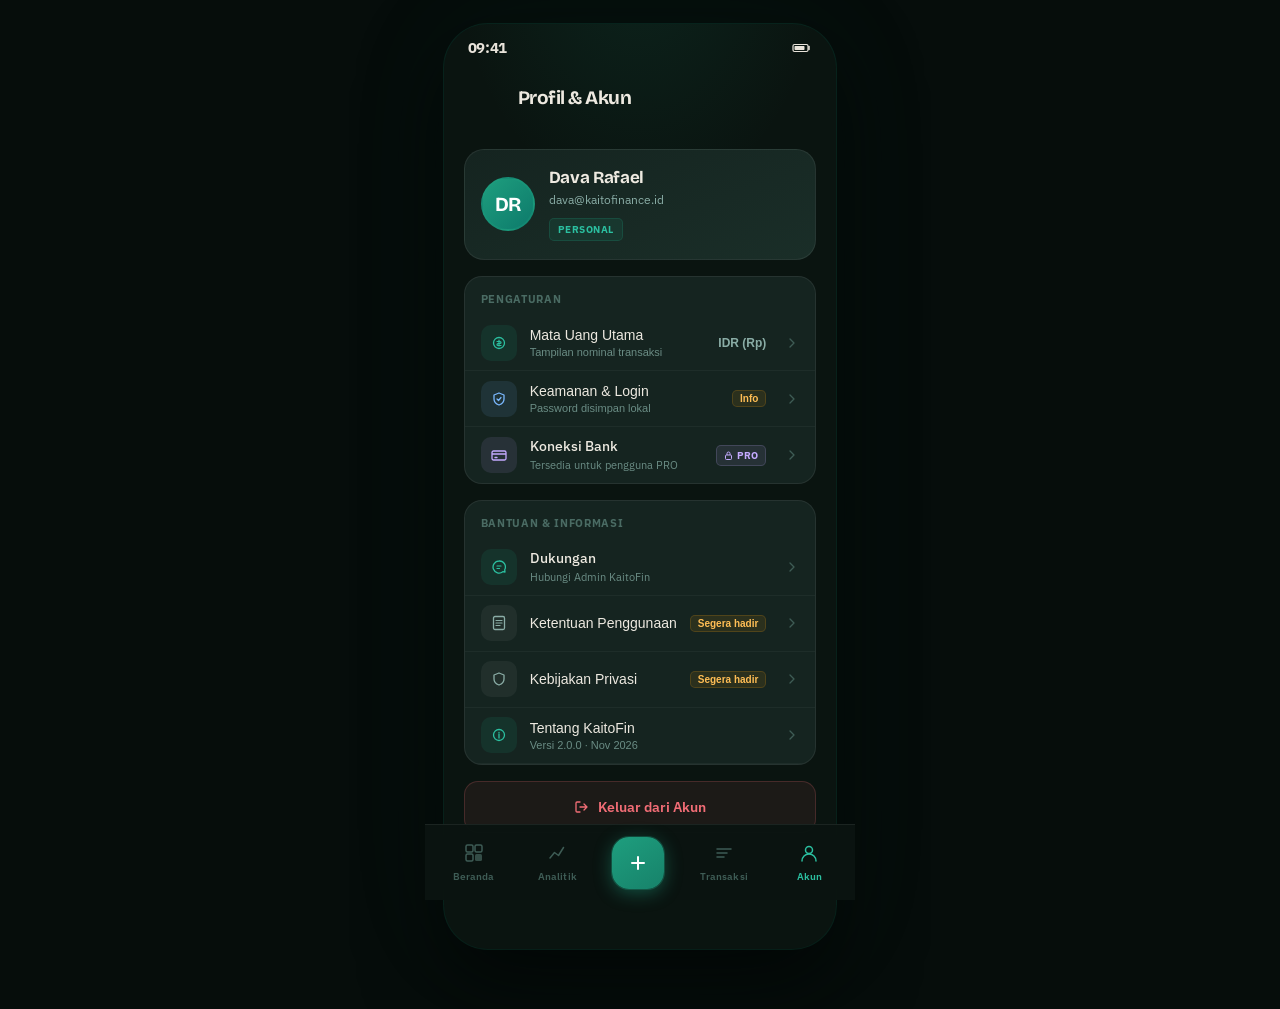
==== commit eeb8349a: "ngubah itu" ====
--- a/src/pages/account.html
+++ b/src/pages/account.html
@@ -10,6 +10,325 @@
   <link href="https://fonts.googleapis.com/css2?family=IBM+Plex+Sans:wght@400;500;600;700&family=Bricolage+Grotesque:opsz,wght@12..96,600;12..96,700;12..96,800&display=swap" rel="stylesheet" />
   <link rel="stylesheet" href="../styles/tokens.css" />
   <link rel="stylesheet" href="../styles/mobile.css" />
+  <style>
+    /* ── Account page layout additions ────────────────────── */
+    .acct-identity-card {
+      display: flex;
+      align-items: center;
+      gap: 14px;
+      margin: 20px 20px 6px;
+      background: linear-gradient(160deg, #152420 0%, #1A2E28 100%);
+      border: 1px solid rgba(255,255,255,0.07);
+      border-radius: 20px;
+      padding: 18px 16px;
+    }
+
+    .acct-avatar {
+      width: 54px;
+      height: 54px;
+      border-radius: 50%;
+      background: linear-gradient(135deg, #1E9E7E 0%, #0D7A6B 100%);
+      display: flex;
+      align-items: center;
+      justify-content: center;
+      font-family: var(--font-display);
+      font-size: 20px;
+      font-weight: 700;
+      color: #fff;
+      letter-spacing: -0.02em;
+      flex-shrink: 0;
+      border: 2px solid rgba(30,158,126,0.3);
+    }
+
+    .acct-identity-info {
+      flex: 1;
+      min-width: 0;
+    }
+
+    .acct-identity-name {
+      font-family: var(--font-display);
+      font-size: 17px;
+      font-weight: 700;
+      color: #EDE9E0;
+      letter-spacing: -0.02em;
+      line-height: 1.2;
+      white-space: nowrap;
+      overflow: hidden;
+      text-overflow: ellipsis;
+    }
+
+    .acct-identity-email {
+      font-size: 12px;
+      color: #8AADA6;
+      margin-top: 3px;
+      white-space: nowrap;
+      overflow: hidden;
+      text-overflow: ellipsis;
+    }
+
+    .acct-identity-meta {
+      font-size: 11px;
+      color: #4A6B63;
+      margin-top: 3px;
+    }
+
+    .acct-ws-badge {
+      display: inline-flex;
+      align-items: center;
+      gap: 4px;
+      font-size: 10px;
+      font-weight: 700;
+      text-transform: uppercase;
+      letter-spacing: 0.05em;
+      color: #2BBFA0;
+      background: rgba(30,158,126,0.12);
+      border: 1px solid rgba(30,158,126,0.2);
+      border-radius: 5px;
+      padding: 3px 8px;
+      margin-top: 6px;
+      width: fit-content;
+    }
+
+    /* ── Menu group container ──────────────────────────────── */
+    .acct-menu-group {
+      margin: 16px 20px 0;
+      background: #152420;
+      border: 1px solid rgba(255,255,255,0.07);
+      border-radius: 18px;
+      overflow: hidden;
+    }
+
+    .acct-menu-group-label {
+      font-size: 11px;
+      font-weight: 700;
+      color: #4A6B63;
+      text-transform: uppercase;
+      letter-spacing: 0.06em;
+      padding: 14px 16px 8px;
+    }
+
+    /* ── Individual menu row ───────────────────────────────── */
+    .acct-menu-row {
+      display: flex;
+      align-items: center;
+      gap: 13px;
+      padding: 0 16px;
+      min-height: 56px;
+      border: none;
+      background: transparent;
+      text-align: left;
+      cursor: pointer;
+      width: 100%;
+      text-decoration: none;
+      border-bottom: 1px solid rgba(255,255,255,0.04);
+      transition: background-color 150ms ease-out;
+      position: relative;
+    }
+
+    .acct-menu-row:last-child {
+      border-bottom: none;
+    }
+
+    .acct-menu-row:hover {
+      background-color: rgba(255,255,255,0.025);
+    }
+
+    .acct-menu-row:focus-visible {
+      outline: 2px solid #1E9E7E;
+      outline-offset: -2px;
+    }
+
+    .acct-menu-row:active {
+      background-color: rgba(30,158,126,0.06);
+    }
+
+    .acct-menu-icon {
+      width: 36px;
+      height: 36px;
+      border-radius: 10px;
+      display: flex;
+      align-items: center;
+      justify-content: center;
+      flex-shrink: 0;
+    }
+
+    .acct-icon-teal   { background: rgba(30,158,126,0.12);  color: #2BBFA0; }
+    .acct-icon-blue   { background: rgba(122,184,255,0.10); color: #7AB8FF; }
+    .acct-icon-amber  { background: rgba(245,158,11,0.10);  color: #FFBE55; }
+    .acct-icon-pro    { background: rgba(196,170,255,0.10); color: #C4AAFF; }
+    .acct-icon-muted  { background: rgba(255,255,255,0.05); color: #8AADA6; }
+
+    .acct-menu-text { flex: 1; min-width: 0; }
+
+    .acct-menu-label {
+      font-size: 14px;
+      font-weight: 500;
+      color: #EDE9E0;
+      line-height: 1.2;
+    }
+
+    .acct-menu-sublabel {
+      font-size: 11px;
+      color: #6A8C84;
+      margin-top: 2px;
+      white-space: nowrap;
+      overflow: hidden;
+      text-overflow: ellipsis;
+    }
+
+    .acct-menu-value {
+      font-size: 12px;
+      font-weight: 600;
+      color: #8AADA6;
+      flex-shrink: 0;
+      margin-right: 6px;
+    }
+
+    .acct-menu-chevron {
+      color: #3E5C55;
+      flex-shrink: 0;
+    }
+
+    /* PRO lock badge on menu row */
+    .acct-pro-lock {
+      display: inline-flex;
+      align-items: center;
+      gap: 4px;
+      font-size: 10px;
+      font-weight: 700;
+      color: #C4AAFF;
+      background: rgba(196,170,255,0.10);
+      border: 1px solid rgba(196,170,255,0.18);
+      border-radius: 5px;
+      padding: 2px 7px;
+      flex-shrink: 0;
+      margin-right: 6px;
+    }
+
+    /* "Segera hadir" tag */
+    .acct-soon-tag {
+      font-size: 10px;
+      font-weight: 600;
+      color: #FFBE55;
+      background: rgba(245,158,11,0.10);
+      border: 1px solid rgba(245,158,11,0.18);
+      border-radius: 5px;
+      padding: 2px 7px;
+      flex-shrink: 0;
+      margin-right: 6px;
+    }
+
+    /* Currency modal overlay */
+    .modal-overlay {
+      position: fixed;
+      inset: 0;
+      background: rgba(0,0,0,0.6);
+      z-index: 200;
+      display: flex;
+      align-items: flex-end;
+      justify-content: center;
+      opacity: 0;
+      pointer-events: none;
+      transition: opacity 200ms ease-out;
+    }
+
+    .modal-overlay.open {
+      opacity: 1;
+      pointer-events: all;
+    }
+
+    .modal-sheet {
+      background: #1A2E28;
+      border: 1px solid rgba(255,255,255,0.08);
+      border-radius: 24px 24px 0 0;
+      padding: 0 0 calc(20px + env(safe-area-inset-bottom, 0px));
+      width: 100%;
+      max-width: 430px;
+      transform: translateY(24px);
+      transition: transform 250ms ease-out;
+    }
+
+    .modal-overlay.open .modal-sheet {
+      transform: translateY(0);
+    }
+
+    .modal-handle {
+      width: 36px;
+      height: 4px;
+      background: rgba(255,255,255,0.15);
+      border-radius: 2px;
+      margin: 12px auto 20px;
+    }
+
+    .modal-title {
+      font-family: var(--font-display);
+      font-size: 17px;
+      font-weight: 700;
+      color: #EDE9E0;
+      letter-spacing: -0.02em;
+      padding: 0 20px 16px;
+    }
+
+    .currency-option {
+      display: flex;
+      align-items: center;
+      justify-content: space-between;
+      padding: 14px 20px;
+      cursor: pointer;
+      border: none;
+      background: transparent;
+      width: 100%;
+      text-align: left;
+      border-bottom: 1px solid rgba(255,255,255,0.04);
+      transition: background-color 150ms ease-out;
+    }
+
+    .currency-option:last-child { border-bottom: none; }
+    .currency-option:hover { background: rgba(255,255,255,0.03); }
+
+    .currency-option:focus-visible {
+      outline: 2px solid #1E9E7E;
+      outline-offset: -2px;
+    }
+
+    .currency-option-label { font-size: 14px; color: #EDE9E0; }
+    .currency-option-code  { font-size: 12px; color: #8AADA6; }
+
+    .currency-option-check {
+      width: 20px;
+      height: 20px;
+      border-radius: 50%;
+      border: 2px solid rgba(255,255,255,0.15);
+      display: flex;
+      align-items: center;
+      justify-content: center;
+      flex-shrink: 0;
+      color: transparent;
+    }
+
+    .currency-option-check.selected {
+      background: #1E9E7E;
+      border-color: #1E9E7E;
+      color: #fff;
+    }
+
+    /* Tablet/desktop two-column intent */
+    @media (min-width: 560px) {
+      .acct-wide-grid {
+        display: grid;
+        grid-template-columns: 1fr 1fr;
+        gap: 16px;
+        padding: 0 20px;
+      }
+      .acct-wide-grid .acct-menu-group {
+        margin: 0;
+      }
+    }
+
+    @media (prefers-reduced-motion: reduce) {
+      .modal-overlay, .modal-sheet { transition: none; }
+    }
+  </style>
 </head>
 <body>
 <div class="mobile-app">
@@ -27,155 +346,252 @@
       </div>
     </div>
 
-    <!-- Header -->
+    <!-- Header — centered title, no fake back button -->
     <header class="scan-mobile-header" role="banner">
-      <div style="flex:1"></div>
-      <h1 class="scan-page-title">Profil & Akun</h1>
+      <div style="width:40px"></div>
+      <h1 class="scan-page-title">Profil &amp; Akun</h1>
       <div style="width:40px"></div>
     </header>
 
-    <!-- Profile Header -->
-    <div style="margin:24px 20px 20px;display:flex;flex-direction:column;align-items:center;gap:14px" role="region" aria-label="Profil pengguna">
-      <div style="width:80px;height:80px;border-radius:50%;background:linear-gradient(135deg,#1E9E7E,#0D7A6B);display:flex;align-items:center;justify-content:center;font-size:32px;font-weight:700;color:#fff;border:3px solid rgba(30,158,126,0.2)">
-        DR
-      </div>
-      <div style="text-align:center">
-        <div style="font-size:18px;font-weight:700;color:#F0EDE7;font-family:var(--font-display)">Dava Rafael</div>
-        <div style="font-size:12px;color:#8AADA6;margin-top:4px">dava@kaitofinance.id</div>
-        <div style="font-size:11px;color:#2BBFA0;background:rgba(30,158,126,0.1);border:1px solid rgba(30,158,126,0.2);border-radius:6px;padding:4px 10px;margin-top:8px;display:inline-block">Personal &amp; Business</div>
+    <!-- ① Identity card: avatar left, info center -->
+    <div class="acct-identity-card" role="region" aria-label="Identitas pengguna">
+      <div class="acct-avatar" id="user-avatar" aria-hidden="true">DR</div>
+      <div class="acct-identity-info">
+        <div class="acct-identity-name" id="user-name">Dava Rafael</div>
+        <div class="acct-identity-email" id="user-email">dava@kaitofinance.id</div>
+        <div class="acct-identity-meta" id="user-joined"></div>
+        <div class="acct-ws-badge" id="user-ws-badge">Personal &amp; Bisnis</div>
       </div>
     </div>
 
-    <!-- Account Menu -->
-    <section aria-label="Menu akun" style="margin-bottom:24px">
-      <div class="mobile-section-header" style="padding:0 20px 12px">
-        <div class="mobile-section-title">Pengaturan Akun</div>
-      </div>
-
-      <div style="margin:0 20px;background:#162420;border:1px solid rgba(240,237,231,0.07);border-radius:16px;overflow:hidden">
-        <!-- Personal Info -->
-        <button onclick="alert('Fitur edit profile akan dibuka')" style="width:100%;padding:14px;border:none;background:transparent;text-align:left;cursor:pointer;border-bottom:1px solid rgba(240,237,231,0.04);display:flex;align-items:center;justify-content:space-between;transition:background 0.2s" onmouseover="this.style.background='rgba(240,237,231,0.03)'" onmouseout="this.style.background='transparent'" role="menuitem">
-          <div style="display:flex;align-items:center;gap:12px;flex:1">
-            <div style="width:40px;height:40px;border-radius:10px;background:rgba(30,158,126,0.1);display:flex;align-items:center;justify-content:center;color:#2BBFA0;flex-shrink:0">
-              <svg width="16" height="16" viewBox="0 0 16 16" fill="none" aria-hidden="true"><circle cx="8" cy="4.5" r="2.5" stroke="currentColor" stroke-width="1.3"/><path d="M3 15c0-2.2 2.2-4 5-4s5 1.8 5 4" stroke="currentColor" stroke-width="1.3" stroke-linecap="round"/></svg>
-            </div>
-            <div>
-              <div style="font-size:13px;font-weight:500;color:#F0EDE7">Data Profil</div>
-              <div style="font-size:10px;color:#8AADA6;margin-top:2px">Nama, email, nomor telepon</div>
-            </div>
-          </div>
-          <svg width="14" height="14" viewBox="0 0 14 14" fill="none" aria-hidden="true" style="color:#8AADA6">
-            <path d="M5 3l4 4-4 4" stroke="currentColor" stroke-width="1.3" stroke-linecap="round" stroke-linejoin="round"/>
+    <!-- ② Settings group -->
+    <div class="acct-menu-group" role="group" aria-label="Pengaturan akun">
+      <div class="acct-menu-group-label" aria-hidden="true">Pengaturan</div>
+
+      <!-- Mata Uang Utama — real action: opens currency picker -->
+      <button class="acct-menu-row" onclick="openCurrencyModal()" aria-label="Ubah mata uang utama">
+        <div class="acct-menu-icon acct-icon-teal" aria-hidden="true">
+          <svg width="16" height="16" viewBox="0 0 16 16" fill="none" aria-hidden="true">
+            <circle cx="8" cy="8" r="5.5" stroke="currentColor" stroke-width="1.3"/>
+            <path d="M8 5v6M6 6.5h3a1 1 0 0 1 0 2H7a1 1 0 0 0 0 2h3" stroke="currentColor" stroke-width="1.2" stroke-linecap="round"/>
           </svg>
+        </div>
+        <div class="acct-menu-text">
+          <div class="acct-menu-label">Mata Uang Utama</div>
+          <div class="acct-menu-sublabel">Tampilan nominal transaksi</div>
+        </div>
+        <span class="acct-menu-value" id="currency-display">IDR (Rp)</span>
+        <svg class="acct-menu-chevron" width="14" height="14" viewBox="0 0 14 14" fill="none" aria-hidden="true">
+          <path d="M5 3l4 4-4 4" stroke="currentColor" stroke-width="1.3" stroke-linecap="round" stroke-linejoin="round"/>
+        </svg>
+      </button>
+
+      <!-- Keamanan / Login — status label, no fake toggle -->
+      <button class="acct-menu-row" aria-label="Pengaturan keamanan login" onclick="showSecurityInfo()">
+        <div class="acct-menu-icon acct-icon-blue" aria-hidden="true">
+          <svg width="16" height="16" viewBox="0 0 16 16" fill="none" aria-hidden="true">
+            <path d="M8 2L3 4v4c0 3 2 5 5 6 3-1 5-3 5-6V4L8 2z" stroke="currentColor" stroke-width="1.3" stroke-linejoin="round"/>
+            <path d="M6 8l1.5 1.5L10 6.5" stroke="currentColor" stroke-width="1.2" stroke-linecap="round" stroke-linejoin="round"/>
+          </svg>
+        </div>
+        <div class="acct-menu-text">
+          <div class="acct-menu-label">Keamanan &amp; Login</div>
+          <div class="acct-menu-sublabel">Password disimpan lokal</div>
+        </div>
+        <span class="acct-soon-tag">Info</span>
+        <svg class="acct-menu-chevron" width="14" height="14" viewBox="0 0 14 14" fill="none" aria-hidden="true">
+          <path d="M5 3l4 4-4 4" stroke="currentColor" stroke-width="1.3" stroke-linecap="round" stroke-linejoin="round"/>
+        </svg>
+      </button>
+
+      <!-- Koneksi Bank — fitur PRO terkunci -->
+      <a class="acct-menu-row" href="upgrade.html" aria-label="Koneksi bank — fitur PRO, buka halaman upgrade">
+        <div class="acct-menu-icon acct-icon-pro" aria-hidden="true">
+          <svg width="16" height="16" viewBox="0 0 16 16" fill="none" aria-hidden="true">
+            <rect x="1" y="4" width="14" height="9" rx="1.5" stroke="currentColor" stroke-width="1.3"/>
+            <path d="M1 7h14" stroke="currentColor" stroke-width="1.3"/>
+            <path d="M4 10.5h2" stroke="currentColor" stroke-width="1.3" stroke-linecap="round"/>
+          </svg>
+        </div>
+        <div class="acct-menu-text">
+          <div class="acct-menu-label">Koneksi Bank</div>
+          <div class="acct-menu-sublabel">Tersedia untuk pengguna PRO</div>
+        </div>
+        <span class="acct-pro-lock">
+          <svg width="9" height="9" viewBox="0 0 9 9" fill="none" aria-hidden="true">
+            <rect x="1.5" y="4" width="6" height="4.5" rx="1" stroke="currentColor" stroke-width="1"/>
+            <path d="M3 4V2.5a1.5 1.5 0 0 1 3 0V4" stroke="currentColor" stroke-width="1"/>
+          </svg>
+          PRO
+        </span>
+        <svg class="acct-menu-chevron" width="14" height="14" viewBox="0 0 14 14" fill="none" aria-hidden="true">
+          <path d="M5 3l4 4-4 4" stroke="currentColor" stroke-width="1.3" stroke-linecap="round" stroke-linejoin="round"/>
+        </svg>
+      </a>
+    </div>
+
+    <!-- ③ Help & Info group -->
+    <div class="acct-menu-group" role="group" aria-label="Bantuan dan informasi" style="margin-bottom:16px">
+      <div class="acct-menu-group-label" aria-hidden="true">Bantuan &amp; Informasi</div>
+
+      <!-- Dukungan -->
+      <a class="acct-menu-row" href="upgrade.html" aria-label="Hubungi dukungan KaitoFin via WhatsApp">
+        <div class="acct-menu-icon acct-icon-teal" aria-hidden="true">
+          <svg width="16" height="16" viewBox="0 0 16 16" fill="none" aria-hidden="true">
+            <path d="M8 2a6 6 0 1 0 3.8 10.7L14 13l-.3-2.2A6 6 0 0 0 8 2z" stroke="currentColor" stroke-width="1.3" stroke-linejoin="round"/>
+            <path d="M6 7h4M6 9.5h2.5" stroke="currentColor" stroke-width="1.2" stroke-linecap="round"/>
+          </svg>
+        </div>
+        <div class="acct-menu-text">
+          <div class="acct-menu-label">Dukungan</div>
+          <div class="acct-menu-sublabel">Hubungi Admin KaitoFin</div>
+        </div>
+        <svg class="acct-menu-chevron" width="14" height="14" viewBox="0 0 14 14" fill="none" aria-hidden="true">
+          <path d="M5 3l4 4-4 4" stroke="currentColor" stroke-width="1.3" stroke-linecap="round" stroke-linejoin="round"/>
+        </svg>
+      </a>
+
+      <!-- Ketentuan Penggunaan -->
+      <button class="acct-menu-row" onclick="showComingSoon('Ketentuan Penggunaan')" aria-label="Ketentuan penggunaan KaitoFin">
+        <div class="acct-menu-icon acct-icon-muted" aria-hidden="true">
+          <svg width="16" height="16" viewBox="0 0 16 16" fill="none" aria-hidden="true">
+            <rect x="2.5" y="1.5" width="11" height="13" rx="1.5" stroke="currentColor" stroke-width="1.3"/>
+            <path d="M5 5.5h6M5 8h6M5 10.5h4" stroke="currentColor" stroke-width="1.2" stroke-linecap="round"/>
+          </svg>
+        </div>
+        <div class="acct-menu-text">
+          <div class="acct-menu-label">Ketentuan Penggunaan</div>
+        </div>
+        <span class="acct-soon-tag">Segera hadir</span>
+        <svg class="acct-menu-chevron" width="14" height="14" viewBox="0 0 14 14" fill="none" aria-hidden="true">
+          <path d="M5 3l4 4-4 4" stroke="currentColor" stroke-width="1.3" stroke-linecap="round" stroke-linejoin="round"/>
+        </svg>
+      </button>
+
+      <!-- Kebijakan Privasi -->
+      <button class="acct-menu-row" onclick="showComingSoon('Kebijakan Privasi')" aria-label="Kebijakan privasi KaitoFin">
+        <div class="acct-menu-icon acct-icon-muted" aria-hidden="true">
+          <svg width="16" height="16" viewBox="0 0 16 16" fill="none" aria-hidden="true">
+            <path d="M8 2L3 4v4c0 3 2 5 5 6 3-1 5-3 5-6V4L8 2z" stroke="currentColor" stroke-width="1.3" stroke-linejoin="round"/>
+          </svg>
+        </div>
+        <div class="acct-menu-text">
+          <div class="acct-menu-label">Kebijakan Privasi</div>
+        </div>
+        <span class="acct-soon-tag">Segera hadir</span>
+        <svg class="acct-menu-chevron" width="14" height="14" viewBox="0 0 14 14" fill="none" aria-hidden="true">
+          <path d="M5 3l4 4-4 4" stroke="currentColor" stroke-width="1.3" stroke-linecap="round" stroke-linejoin="round"/>
+        </svg>
+      </button>
+
+      <!-- Tentang Aplikasi -->
+      <button class="acct-menu-row" onclick="toggleAppInfo()" aria-expanded="false" id="about-btn" aria-controls="about-info" aria-label="Tentang aplikasi KaitoFin">
+        <div class="acct-menu-icon acct-icon-teal" aria-hidden="true">
+          <svg width="16" height="16" viewBox="0 0 16 16" fill="none" aria-hidden="true">
+            <circle cx="8" cy="8" r="5.5" stroke="currentColor" stroke-width="1.3"/>
+            <path d="M8 7v4" stroke="currentColor" stroke-width="1.3" stroke-linecap="round"/>
+            <circle cx="8" cy="5.5" r="0.7" fill="currentColor"/>
+          </svg>
+        </div>
+        <div class="acct-menu-text">
+          <div class="acct-menu-label">Tentang KaitoFin</div>
+          <div class="acct-menu-sublabel">Versi 2.0.0 · Nov 2026</div>
+        </div>
+        <svg class="acct-menu-chevron" id="about-chevron" width="14" height="14" viewBox="0 0 14 14" fill="none" aria-hidden="true" style="transition:transform 200ms ease-out">
+          <path d="M5 3l4 4-4 4" stroke="currentColor" stroke-width="1.3" stroke-linecap="round" stroke-linejoin="round"/>
+        </svg>
+      </button>
+
+      <!-- About expandable -->
+      <div id="about-info" hidden style="padding:12px 16px 14px 65px;border-top:1px solid rgba(255,255,255,0.04)">
+        <div style="display:flex;flex-direction:column;gap:6px">
+          <div style="display:flex;justify-content:space-between">
+            <span style="font-size:12px;color:#6A8C84">Versi</span>
+            <span style="font-size:12px;font-weight:600;color:#8AADA6;font-variant-numeric:tabular-nums">2.0.0</span>
+          </div>
+          <div style="display:flex;justify-content:space-between">
+            <span style="font-size:12px;color:#6A8C84">Diperbarui</span>
+            <span style="font-size:12px;font-weight:600;color:#8AADA6">3 Nov 2026</span>
+          </div>
+          <div style="display:flex;justify-content:space-between">
+            <span style="font-size:12px;color:#6A8C84">Transaksi tersimpan</span>
+            <span id="data-count" style="font-size:12px;font-weight:600;color:#8AADA6;font-variant-numeric:tabular-nums">—</span>
+          </div>
+          <div style="display:flex;justify-content:space-between">
+            <span style="font-size:12px;color:#6A8C84">Data tersimpan di</span>
+            <span style="font-size:12px;font-weight:600;color:#8AADA6">Perangkat lokal</span>
+          </div>
+        </div>
+      </div>
+    </div>
+
+    <!-- ④ Logout -->
+    <div style="margin:0 20px 28px">
+      <button
+        onclick="logout()"
+        style="width:100%;padding:15px 20px;background:rgba(241,109,118,0.08);border:1px solid rgba(241,109,118,0.2);border-radius:14px;cursor:pointer;font-size:14px;font-weight:600;color:#F16D76;font-family:inherit;transition:background 150ms ease-out;display:flex;align-items:center;justify-content:center;gap:8px;min-height:52px"
+        onmouseover="this.style.background='rgba(241,109,118,0.13)'"
+        onmouseout="this.style.background='rgba(241,109,118,0.08)'"
+        aria-label="Keluar dari akun KaitoFin"
+      >
+        <svg width="16" height="16" viewBox="0 0 16 16" fill="none" aria-hidden="true">
+          <path d="M6 3H3a1 1 0 0 0-1 1v8a1 1 0 0 0 1 1h3" stroke="currentColor" stroke-width="1.3" stroke-linecap="round"/>
+          <path d="M10 5l3 3-3 3M13 8H6" stroke="currentColor" stroke-width="1.3" stroke-linecap="round" stroke-linejoin="round"/>
+        </svg>
+        Keluar dari Akun
+      </button>
+    </div>
+
+  </div><!-- end .page-scroll -->
+
+  <!-- ── Currency Modal (bottom sheet) ──────────────────────── -->
+  <div id="currency-modal" class="modal-overlay" role="dialog" aria-modal="true" aria-label="Pilih mata uang utama" onclick="closeCurrencyOnBg(event)">
+    <div class="modal-sheet">
+      <div class="modal-handle" role="presentation"></div>
+      <div class="modal-title">Mata Uang Utama</div>
+      <div role="listbox" aria-label="Pilihan mata uang">
+        <button class="currency-option" role="option" onclick="selectCurrency('IDR','IDR (Rp)')" data-code="IDR">
+          <div>
+            <div class="currency-option-label">Rupiah Indonesia</div>
+            <div class="currency-option-code">IDR · Rp</div>
+          </div>
+          <div class="currency-option-check" id="check-IDR">
+            <svg width="10" height="10" viewBox="0 0 10 10" fill="none" aria-hidden="true"><path d="M2 5l2.5 2.5L8 3" stroke="currentColor" stroke-width="1.5" stroke-linecap="round" stroke-linejoin="round"/></svg>
+          </div>
         </button>
-
-        <!-- Notification Settings -->
-        <button onclick="alert('Fitur notifikasi akan dibuka')" style="width:100%;padding:14px;border:none;background:transparent;text-align:left;cursor:pointer;border-bottom:1px solid rgba(240,237,231,0.04);display:flex;align-items:center;justify-content:space-between;transition:background 0.2s" onmouseover="this.style.background='rgba(240,237,231,0.03)'" onmouseout="this.style.background='transparent'" role="menuitem">
-          <div style="display:flex;align-items:center;gap:12px;flex:1">
-            <div style="width:40px;height:40px;border-radius:10px;background:rgba(122,184,255,0.1);display:flex;align-items:center;justify-content:center;color:#7AB8FF;flex-shrink:0">
-              <svg width="16" height="16" viewBox="0 0 16 16" fill="none" aria-hidden="true"><path d="M8 2a5 5 0 0 1 5 5c0 3 1 3.5 1 3.5H2s1-.5 1-3.5a5 5 0 0 1 5-5z" stroke="currentColor" stroke-width="1.2"/><path d="M6 13a2 2 0 0 0 4 0" stroke="currentColor" stroke-width="1.2" stroke-linecap="round"/></svg>
-            </div>
-            <div>
-              <div style="font-size:13px;font-weight:500;color:#F0EDE7">Notifikasi</div>
-              <div style="font-size:10px;color:#8AADA6;margin-top:2px">Transaksi, reminders, promo</div>
-            </div>
-          </div>
-          <svg width="14" height="14" viewBox="0 0 14 14" fill="none" aria-hidden="true" style="color:#8AADA6">
-            <path d="M5 3l4 4-4 4" stroke="currentColor" stroke-width="1.3" stroke-linecap="round" stroke-linejoin="round"/>
-          </svg>
+        <button class="currency-option" role="option" onclick="selectCurrency('USD','USD ($)')" data-code="USD">
+          <div>
+            <div class="currency-option-label">US Dollar</div>
+            <div class="currency-option-code">USD · $</div>
+          </div>
+          <div class="currency-option-check" id="check-USD">
+            <svg width="10" height="10" viewBox="0 0 10 10" fill="none" aria-hidden="true"><path d="M2 5l2.5 2.5L8 3" stroke="currentColor" stroke-width="1.5" stroke-linecap="round" stroke-linejoin="round"/></svg>
+          </div>
         </button>
-
-        <!-- Workspace Settings -->
-        <button onclick="alert('Fitur workspace akan dibuka')" style="width:100%;padding:14px;border:none;background:transparent;text-align:left;cursor:pointer;display:flex;align-items:center;justify-content:space-between;transition:background 0.2s" onmouseover="this.style.background='rgba(240,237,231,0.03)'" onmouseout="this.style.background='transparent'" role="menuitem">
-          <div style="display:flex;align-items:center;gap:12px;flex:1">
-            <div style="width:40px;height:40px;border-radius:10px;background:rgba(245,158,11,0.1);display:flex;align-items:center;justify-content:center;color:#FBBF24;flex-shrink:0">
-              <svg width="16" height="16" viewBox="0 0 16 16" fill="none" aria-hidden="true"><rect x="1" y="2" width="14" height="12" rx="1.5" stroke="currentColor" stroke-width="1.3"/><path d="M5 2v12M11 2v12" stroke="currentColor" stroke-width="1.3"/></svg>
-            </div>
-            <div>
-              <div style="font-size:13px;font-weight:500;color:#F0EDE7">Workspace</div>
-              <div style="font-size:10px;color:#8AADA6;margin-top:2px">Personal dan Business settings</div>
-            </div>
-          </div>
-          <svg width="14" height="14" viewBox="0 0 14 14" fill="none" aria-hidden="true" style="color:#8AADA6">
-            <path d="M5 3l4 4-4 4" stroke="currentColor" stroke-width="1.3" stroke-linecap="round" stroke-linejoin="round"/>
-          </svg>
+        <button class="currency-option" role="option" onclick="selectCurrency('SGD','SGD (S$)')" data-code="SGD">
+          <div>
+            <div class="currency-option-label">Singapore Dollar</div>
+            <div class="currency-option-code">SGD · S$</div>
+          </div>
+          <div class="currency-option-check" id="check-SGD">
+            <svg width="10" height="10" viewBox="0 0 10 10" fill="none" aria-hidden="true"><path d="M2 5l2.5 2.5L8 3" stroke="currentColor" stroke-width="1.5" stroke-linecap="round" stroke-linejoin="round"/></svg>
+          </div>
         </button>
-      </div>
-    </section>
-
-    <!-- Budgetly Pro Membership -->
-    <section aria-label="Upgrade Budgetly Pro" style="margin-bottom:24px">
-      <div style="margin:0 20px">
-        <div class="pro-card" onclick="window.location.href='upgrade.html'">
-          <div class="pro-badge">
-            <svg width="14" height="14" viewBox="0 0 14 14" fill="none" aria-hidden="true"><path d="M7 1.5l2 6h6.5L10.5 10l2 6.5L7 12.5l-4.5 3 2-6.5L1 7.5h6.5L7 1.5z" stroke="currentColor" stroke-width="1.1" stroke-linejoin="round"/></svg>
-            Unlock Premium
-          </div>
-          <div class="pro-title">Budgetly Pro</div>
-          <div class="pro-description">Kelola keuangan dengan fitur premium lengkap untuk maksimalkan saving Anda.</div>
-          <ul class="pro-features-list">
-            <li class="pro-feature">
-              <div class="pro-feature-check">✓</div>
-              <span>Unlimited AI Processing</span>
-            </li>
-            <li class="pro-feature">
-              <div class="pro-feature-check">✓</div>
-              <span>Multiple Bank Connections</span>
-            </li>
-            <li class="pro-feature">
-              <div class="pro-feature-check">✓</div>
-              <span>Advanced Analytics & Reports</span>
-            </li>
-            <li class="pro-feature">
-              <div class="pro-feature-check">✓</div>
-              <span>Smart Financial Insights</span>
-            </li>
-            <li class="pro-feature">
-              <div class="pro-feature-check">✓</div>
-              <span>Priority Support</span>
-            </li>
-          </ul>
-          <button class="pro-button">Upgrade Now</button>
-        </div>
-      </div>
-    </section>
-
-    <!-- App Info -->
-    <section aria-label="Informasi aplikasi" style="margin-bottom:24px">
-      <div class="mobile-section-header" style="padding:0 20px 12px">
-        <div class="mobile-section-title">Tentang Aplikasi</div>
-      </div>
-
-      <div style="margin:0 20px;background:#162420;border:1px solid rgba(240,237,231,0.07);border-radius:16px;overflow:hidden">
-        <div style="padding:14px;border-bottom:1px solid rgba(240,237,231,0.04);display:flex;justify-content:space-between;align-items:center">
-          <div style="font-size:12px;color:#C8D8D4">Versi Aplikasi</div>
-          <div style="font-size:12px;font-weight:600;color:#8AADA6">2.0.0</div>
-        </div>
-        <div style="padding:14px;border-bottom:1px solid rgba(240,237,231,0.04);display:flex;justify-content:space-between;align-items:center">
-          <div style="font-size:12px;color:#C8D8D4">Terakhir Diupdate</div>
-          <div style="font-size:12px;font-weight:600;color:#8AADA6">3 Nov 2026</div>
-        </div>
-        <div style="padding:14px;display:flex;justify-content:space-between;align-items:center">
-          <div style="font-size:12px;color:#C8D8D4">Data Tersimpan</div>
-          <div style="font-size:12px;font-weight:600;color:#8AADA6" id="data-count">0 transaksi</div>
-        </div>
-      </div>
-
-      <!-- Help Links -->
-      <div style="margin:16px 20px 0;display:flex;flex-direction:column;gap:8px">
-        <a href="#" style="font-size:12px;font-weight:500;color:#2BBFA0;padding:10px;text-align:center;background:rgba(30,158,126,0.1);border:1px solid rgba(30,158,126,0.2);border-radius:10px;text-decoration:none">Pusat Bantuan</a>
-        <a href="#" style="font-size:12px;font-weight:500;color:#8AADA6;padding:10px;text-align:center;background:rgba(240,237,231,0.04);border:1px solid rgba(240,237,231,0.08);border-radius:10px;text-decoration:none">Kebijakan Privasi</a>
-      </div>
-    </section>
-
-    <!-- Logout -->
-    <section aria-label="Keluar" style="margin-bottom:24px">
-      <button onclick="logout()" style="width:calc(100% - 40px);margin:0 20px;padding:14px 20px;background:rgba(255,123,123,0.1);border:1px solid rgba(255,123,123,0.2);border-radius:12px;cursor:pointer;font-size:13px;font-weight:600;color:#FF7B7B;font-family:inherit" aria-label="Keluar dari aplikasi">
-        Keluar dari Aplikasi
-      </button>
-    </section>
-
-  </div><!-- end .page-scroll -->
+        <button class="currency-option" role="option" onclick="selectCurrency('MYR','MYR (RM)')" data-code="MYR">
+          <div>
+            <div class="currency-option-label">Malaysian Ringgit</div>
+            <div class="currency-option-code">MYR · RM</div>
+          </div>
+          <div class="currency-option-check" id="check-MYR">
+            <svg width="10" height="10" viewBox="0 0 10 10" fill="none" aria-hidden="true"><path d="M2 5l2.5 2.5L8 3" stroke="currentColor" stroke-width="1.5" stroke-linecap="round" stroke-linejoin="round"/></svg>
+          </div>
+        </button>
+      </div>
+      <div style="padding:12px 20px 0">
+        <button onclick="closeCurrencyModal()" style="width:100%;padding:14px;background:rgba(255,255,255,0.05);border:1px solid rgba(255,255,255,0.08);border-radius:12px;color:#8AADA6;font-size:13px;font-weight:600;font-family:inherit;cursor:pointer;transition:background 150ms ease-out;min-height:48px" onmouseover="this.style.background='rgba(255,255,255,0.08)'" onmouseout="this.style.background='rgba(255,255,255,0.05)'">Tutup</button>
+      </div>
+    </div>
+  </div>
 
   <!-- Bottom Nav -->
   <nav class="bottom-nav" role="navigation" aria-label="Navigasi utama aplikasi">
@@ -210,18 +626,123 @@
 </div>
 
 <script>
+/* ── Load user profile from storage ─────────────────────── */
+function loadProfile() {
+  const user = JSON.parse(localStorage.getItem('kaito_user') || '{}');
+  const name  = user.name  || 'Dava Rafael';
+  const email = user.email || 'dava@kaitofinance.id';
+
+  document.getElementById('user-name').textContent  = name;
+  document.getElementById('user-email').textContent = email;
+
+  // Initials from first two words of name
+  const parts    = name.trim().split(/\s+/);
+  const initials = parts.length > 1
+    ? parts[0][0].toUpperCase() + parts[1][0].toUpperCase()
+    : parts[0].slice(0, 2).toUpperCase();
+  document.getElementById('user-avatar').textContent = initials;
+
+  // Joined date — only shown if available
+  if (user.joinedDate) {
+    const d = new Date(user.joinedDate);
+    document.getElementById('user-joined').textContent =
+      'Bergabung sejak ' + d.toLocaleDateString('id-ID', { month: 'long', year: 'numeric' });
+  }
+
+  // Workspace badge
+  const hasBusiness = JSON.parse(localStorage.getItem('kaito_transactions') || '[]')
+    .some(t => t.workspace === 'business');
+  document.getElementById('user-ws-badge').textContent =
+    hasBusiness ? 'Personal & Bisnis' : 'Personal';
+}
+
+/* ── Data count in About section ─────────────────────────── */
 function updateDataCount() {
   const txns = JSON.parse(localStorage.getItem('kaito_transactions') || '[]');
   document.getElementById('data-count').textContent = txns.length + ' transaksi';
 }
 
+/* ── Currency ─────────────────────────────────────────────── */
+let activeCurrency = localStorage.getItem('kaito_currency') || 'IDR';
+
+function syncCurrencyUI() {
+  const labels = {
+    IDR: 'IDR (Rp)', USD: 'USD ($)', SGD: 'SGD (S$)', MYR: 'MYR (RM)'
+  };
+  document.getElementById('currency-display').textContent = labels[activeCurrency] || activeCurrency;
+  document.querySelectorAll('.currency-option-check').forEach(el => el.classList.remove('selected'));
+  const el = document.getElementById('check-' + activeCurrency);
+  if (el) el.classList.add('selected');
+}
+
+function openCurrencyModal() {
+  const modal = document.getElementById('currency-modal');
+  modal.classList.add('open');
+  modal.querySelector('button[data-code="' + activeCurrency + '"]')?.focus();
+}
+
+function closeCurrencyModal() {
+  document.getElementById('currency-modal').classList.remove('open');
+}
+
+function closeCurrencyOnBg(e) {
+  if (e.target === document.getElementById('currency-modal')) closeCurrencyModal();
+}
+
+function selectCurrency(code, label) {
+  activeCurrency = code;
+  localStorage.setItem('kaito_currency', code);
+  syncCurrencyUI();
+  closeCurrencyModal();
+}
+
+/* ── Security info ────────────────────────────────────────── */
+function showSecurityInfo() {
+  alert(
+    'Keamanan & Login\n\n' +
+    'Aplikasi ini menyimpan data secara lokal di perangkat Anda.\n\n' +
+    'Autentikasi biometrik dan enkripsi data sedang dalam pengembangan dan belum aktif.\n\n' +
+    'Jangan gunakan untuk data keuangan sensitif pada perangkat bersama.'
+  );
+}
+
+/* ── About toggle ─────────────────────────────────────────── */
+function toggleAppInfo() {
+  const panel   = document.getElementById('about-info');
+  const btn     = document.getElementById('about-btn');
+  const chevron = document.getElementById('about-chevron');
+  const isOpen  = !panel.hidden;
+  panel.hidden  = isOpen;
+  btn.setAttribute('aria-expanded', String(!isOpen));
+  chevron.style.transform = isOpen ? '' : 'rotate(90deg)';
+  if (!isOpen) updateDataCount();
+}
+
+/* ── Coming soon placeholder ─────────────────────────────── */
+function showComingSoon(feature) {
+  alert(feature + '\n\nFitur ini sedang dalam pengembangan dan akan tersedia di versi mendatang.');
+}
+
+/* ── Logout ───────────────────────────────────────────────── */
 function logout() {
-  if (confirm('Apakah Anda yakin ingin keluar? Data Anda akan tetap tersimpan.')) {
+  if (confirm('Keluar dari KaitoFin?\n\nData transaksi tetap tersimpan di perangkat ini.')) {
+    localStorage.removeItem('kaito_user');
+    localStorage.removeItem('kaito_demo_mode');
     window.location.href = 'login.html';
   }
 }
 
-window.addEventListener('load', updateDataCount);
+/* ── Keyboard: close modal on Escape ─────────────────────── */
+document.addEventListener('keydown', function(e) {
+  if (e.key === 'Escape') closeCurrencyModal();
+});
+
+/* ── Init ─────────────────────────────────────────────────── */
+window.addEventListener('load', function() {
+  loadProfile();
+  updateDataCount();
+  syncCurrencyUI();
+});
 </script>
 </body>
 </html>
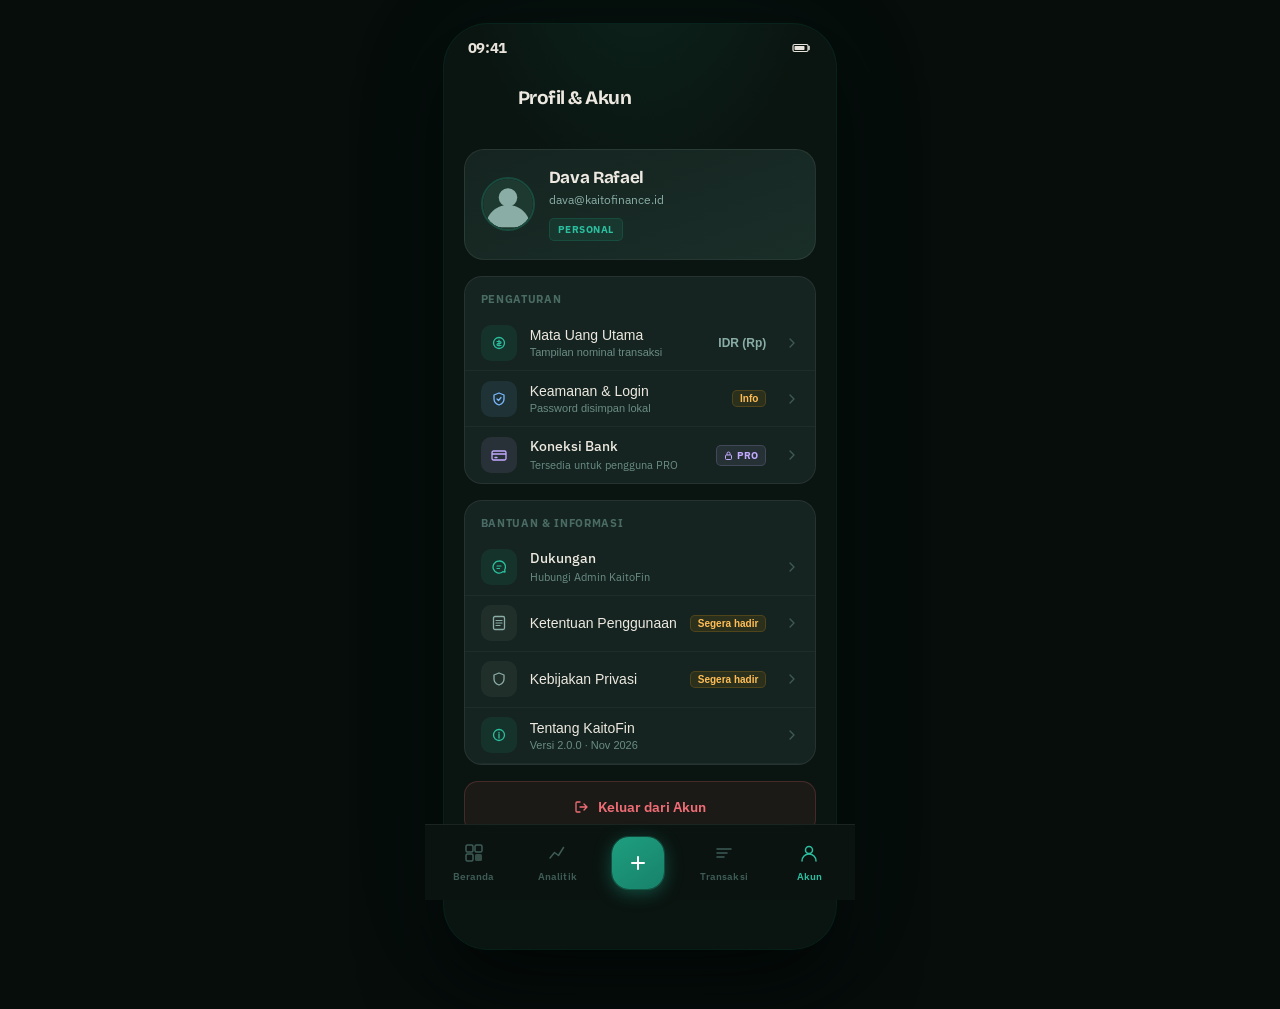
==== commit 33a0c220: "ubah profil" ====
--- a/src/pages/account.html
+++ b/src/pages/account.html
@@ -27,16 +27,12 @@
       width: 54px;
       height: 54px;
       border-radius: 50%;
-      background: linear-gradient(135deg, #1E9E7E 0%, #0D7A6B 100%);
+      background: transparent;
       display: flex;
       align-items: center;
       justify-content: center;
-      font-family: var(--font-display);
-      font-size: 20px;
-      font-weight: 700;
-      color: #fff;
-      letter-spacing: -0.02em;
       flex-shrink: 0;
+      overflow: hidden;
       border: 2px solid rgba(30,158,126,0.3);
     }
 
@@ -355,7 +351,13 @@
 
     <!-- ① Identity card: avatar left, info center -->
     <div class="acct-identity-card" role="region" aria-label="Identitas pengguna">
-      <div class="acct-avatar" id="user-avatar" aria-hidden="true">DR</div>
+      <div class="acct-avatar" id="user-avatar" role="img" aria-label="Foto profil">
+        <svg viewBox="0 0 54 54" width="54" height="54" xmlns="http://www.w3.org/2000/svg" aria-hidden="true" focusable="false" style="display:block;width:100%;height:100%;border-radius:50%">
+          <rect width="54" height="54" rx="50" fill="#1E3A30"/>
+          <circle cx="27" cy="20" r="10" fill="#8AADA6"/>
+          <path d="M3 52c0-13.3 10.7-24 24-24s24 10.7 24 24" fill="#8AADA6"/>
+        </svg>
+      </div>
       <div class="acct-identity-info">
         <div class="acct-identity-name" id="user-name">Dava Rafael</div>
         <div class="acct-identity-email" id="user-email">dava@kaitofinance.id</div>
@@ -635,12 +637,8 @@
   document.getElementById('user-name').textContent  = name;
   document.getElementById('user-email').textContent = email;
 
-  // Initials from first two words of name
-  const parts    = name.trim().split(/\s+/);
-  const initials = parts.length > 1
-    ? parts[0][0].toUpperCase() + parts[1][0].toUpperCase()
-    : parts[0].slice(0, 2).toUpperCase();
-  document.getElementById('user-avatar').textContent = initials;
+  // Avatar: keep the SVG anonymous avatar (no initials override)
+  // document.getElementById('user-avatar') is an SVG — do not replace with text
 
   // Joined date — only shown if available
   if (user.joinedDate) {
--- a/src/styles/mobile.css
+++ b/src/styles/mobile.css
@@ -131,32 +131,16 @@
   gap: 10px;
 }
 
-/* Logo mark — geometric, distinctive (not letter-in-box slop) */
-.mobile-logo {
-  width: 36px;
-  height: 36px;
-  background: linear-gradient(145deg, #1E9E7E 0%, #0D7A6B 100%);
-  border-radius: 11px;
-  display: flex;
-  align-items: center;
-  justify-content: center;
-  color: #fff;
-  font-weight: 800;
-  font-size: 15px;
-  font-family: var(--font-display);
-  letter-spacing: -0.05em;
-  box-shadow: 0 4px 12px rgba(30,158,126,0.35);
+.kaitofin-wordmark {
+  display: block;
+  height: auto;
+  border-radius: 3px;
   flex-shrink: 0;
 }
 
-.mobile-brand-name {
-  font-family: var(--font-display);
-  font-size: 18px;
-  font-weight: 700;
-  color: #EDE9E0;
-  letter-spacing: -0.03em;
-  line-height: 1;
-}
+.kaitofin-wordmark-nav { width: 122px; }
+.kaitofin-wordmark-header { width: 96px; }
+.kaitofin-wordmark-footer { width: 100px; }
 
 .mobile-header-actions {
   display: flex;
@@ -2044,6 +2028,11 @@
 .landing-cta-btn:hover { box-shadow: 0 4px 14px rgba(30,158,126,0.4); }
 .landing-cta-btn:focus-visible { outline: 2px solid #2BBFA0; }
 
+@media (max-width: 360px) {
+  .landing-nav-links { display: none; }
+  .kaitofin-wordmark-nav { width: 112px; }
+}
+
 /* Hero section */
 .landing-hero {
   padding: 52px 24px 36px;
@@ -2475,6 +2464,43 @@
   line-height: 1.60;
 }
 
+/* Trust stats */
+.trust-stats-section {
+  padding: 28px 22px;
+  background-color: #0D1A16;
+  border-top: 1px solid rgba(255,255,255,0.05);
+  border-bottom: 1px solid rgba(255,255,255,0.05);
+}
+
+.trust-stats-inner {
+  display: grid;
+  grid-template-columns: repeat(3, minmax(0, 1fr));
+  gap: 8px;
+  text-align: center;
+}
+
+.trust-stat {
+  display: flex;
+  flex-direction: column;
+  align-items: center;
+  gap: 5px;
+}
+
+.trust-stat-number {
+  font-family: var(--font-display);
+  font-size: 24px;
+  font-weight: 800;
+  line-height: 1.1;
+  color: #2BBFA0;
+  font-variant-numeric: tabular-nums;
+}
+
+.trust-stat-label {
+  font-size: 11px;
+  line-height: 1.4;
+  color: #8AADA6;
+}
+
 /* Workspace comparison */
 .workspace-comparison { padding: 36px 22px; }
 
@@ -2754,31 +2780,12 @@
   background: radial-gradient(circle, rgba(30,158,126,0.14) 0%, transparent 60%);
 }
 
-.login-logo-m {
-  width: 68px;
-  height: 68px;
-  background: linear-gradient(145deg, #1E9E7E 0%, #0D7A6B 100%);
-  border-radius: 22px;
-  display: flex;
-  align-items: center;
-  justify-content: center;
-  color: #fff;
-  font-family: var(--font-display);
-  font-size: 28px;
-  font-weight: 800;
-  letter-spacing: -0.05em;
+.login-wordmark {
+  display: block;
+  width: min(230px, 100%);
+  height: auto;
   margin: 0 auto 18px;
-  box-shadow: 0 12px 32px rgba(30,158,126,0.40);
-  position: relative;
-  z-index: 1;
-}
-
-.login-brand-m {
-  font-family: var(--font-display);
-  font-size: 24px;
-  font-weight: 800;
-  color: #EDE9E0;
-  letter-spacing: -0.04em;
+  border-radius: 4px;
   position: relative;
   z-index: 1;
 }
